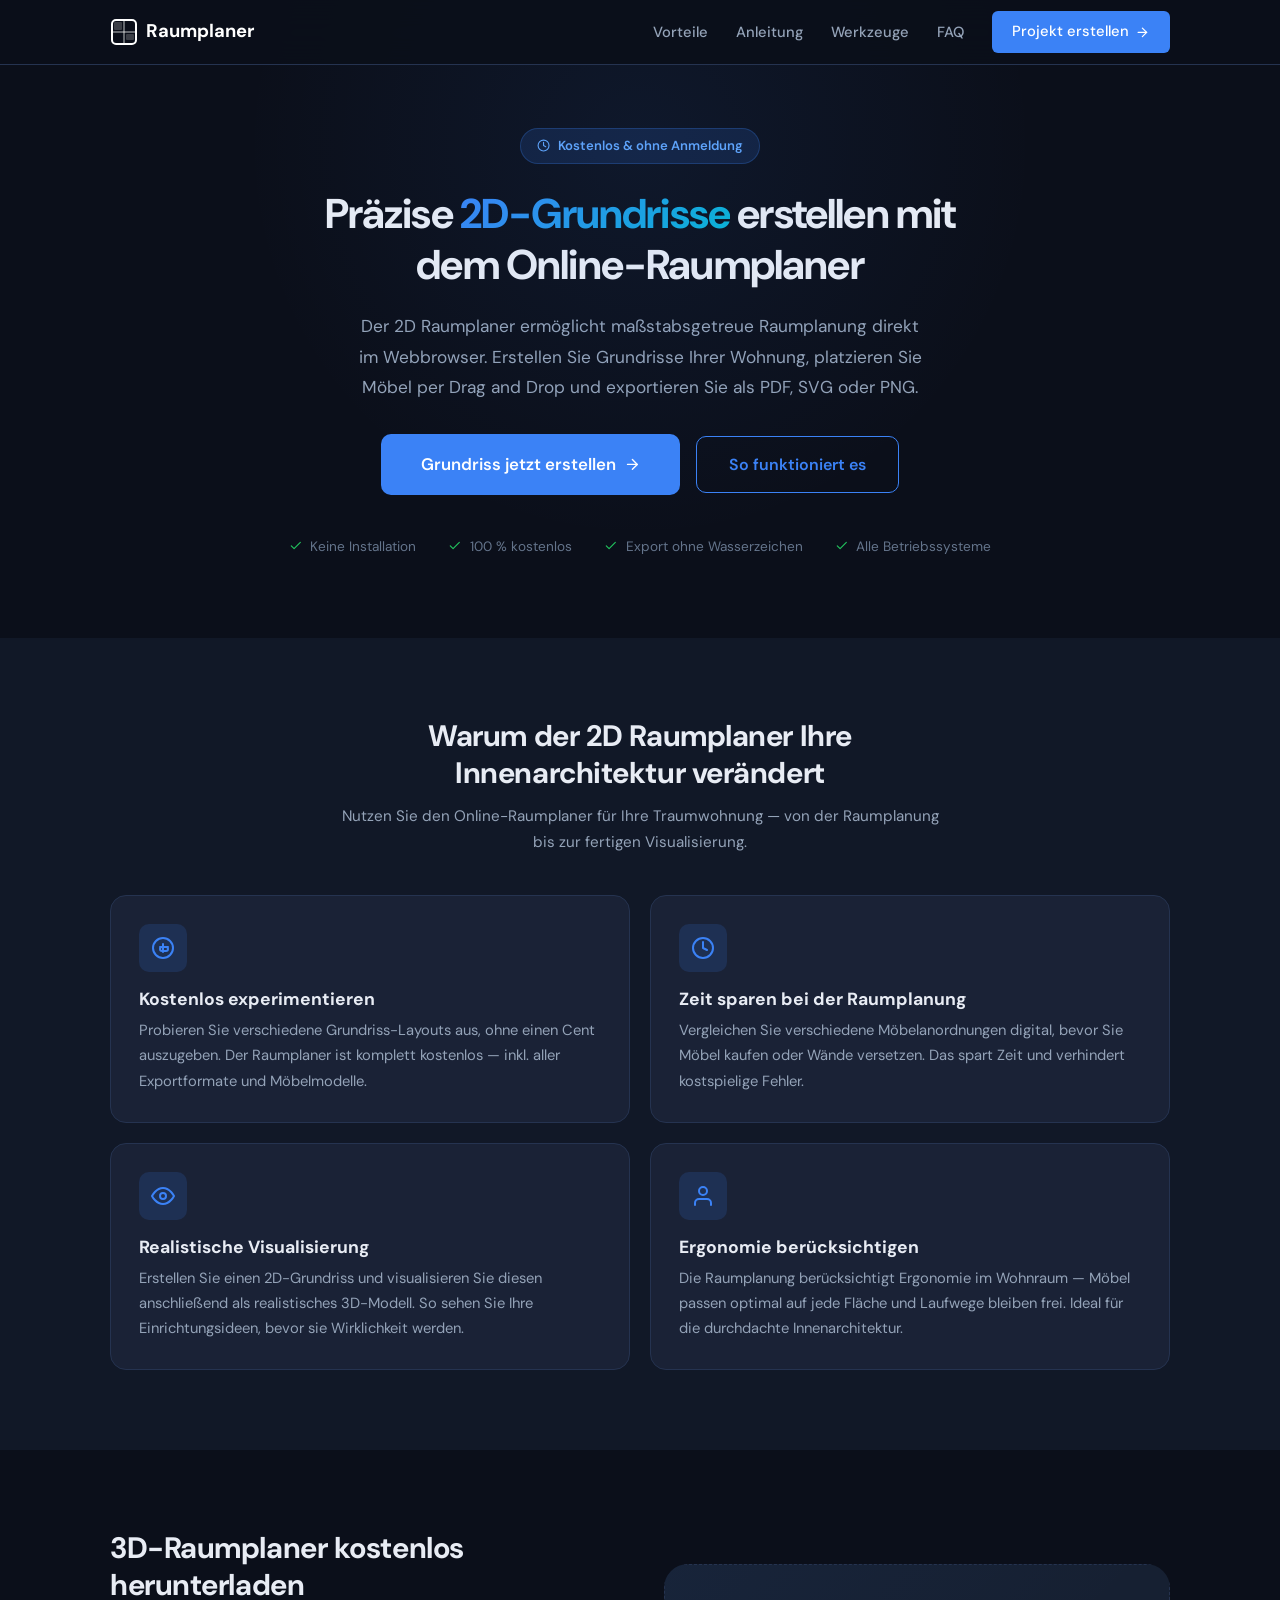
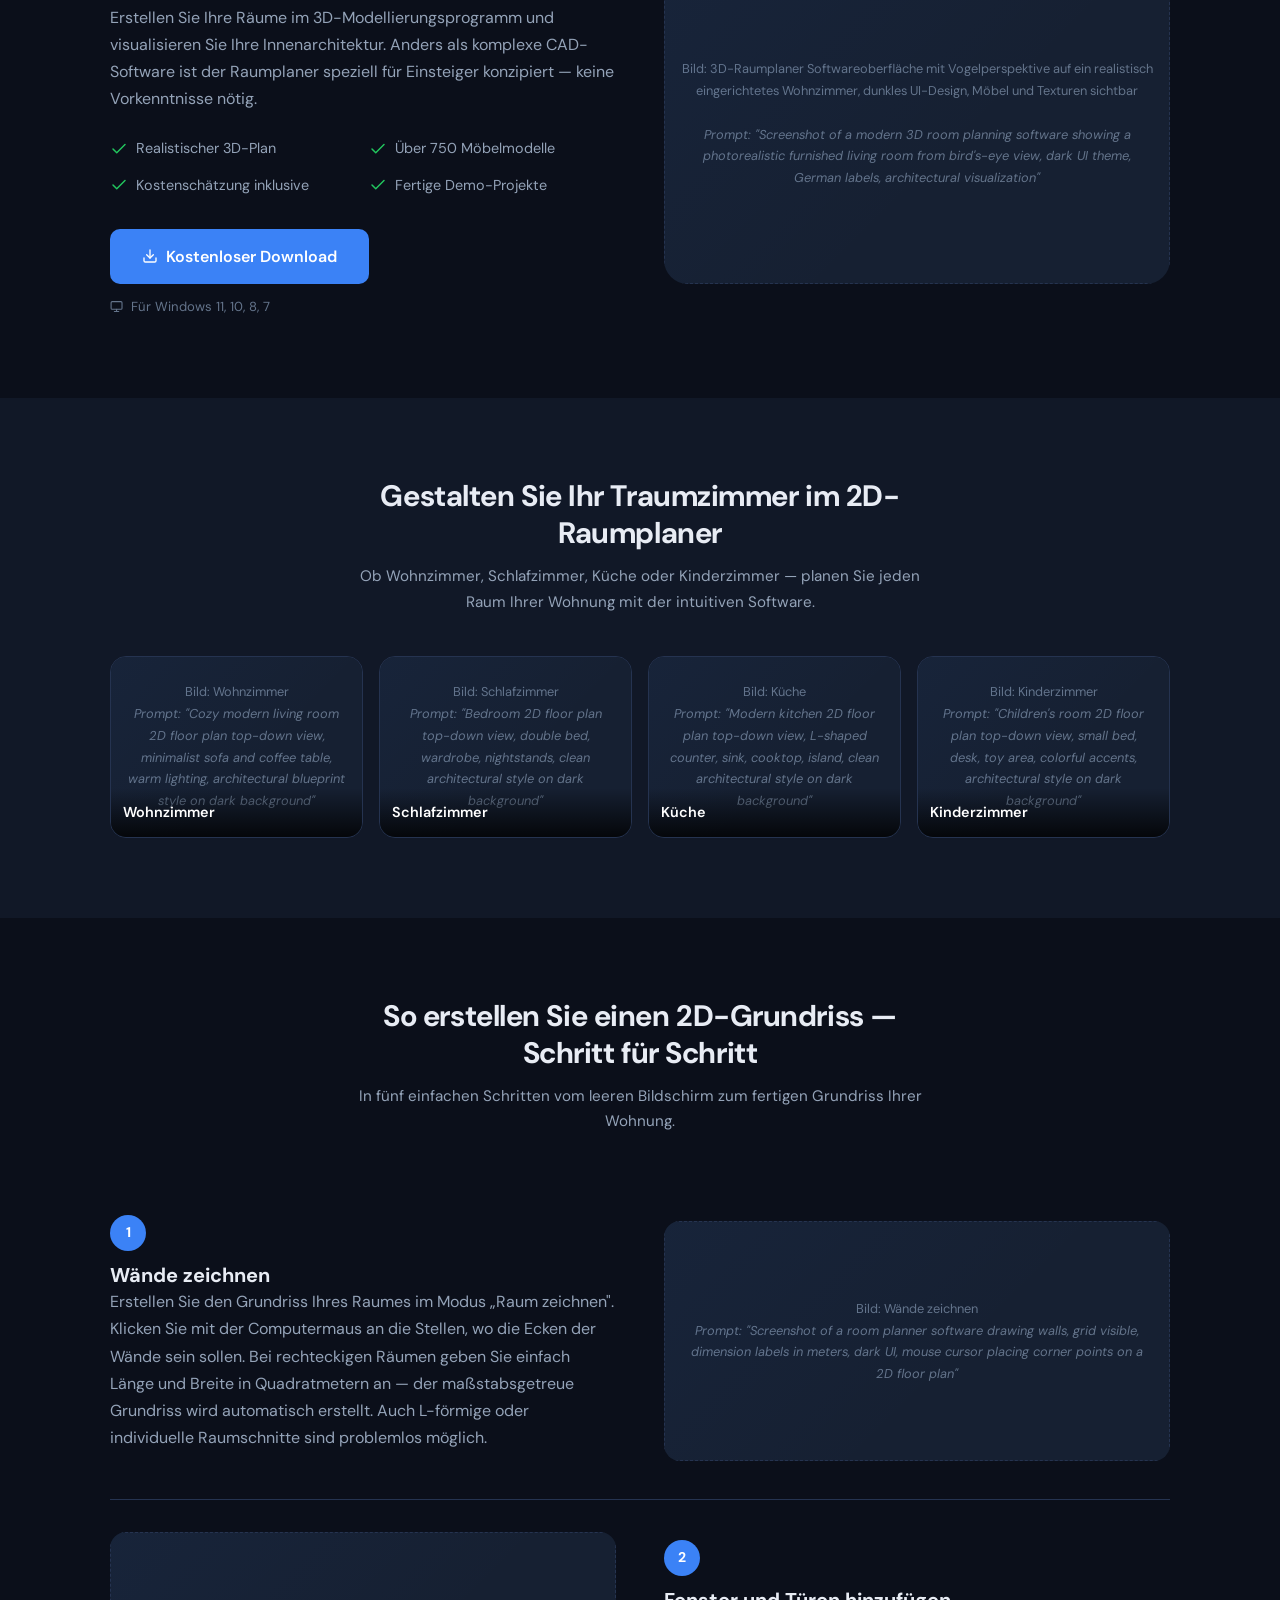
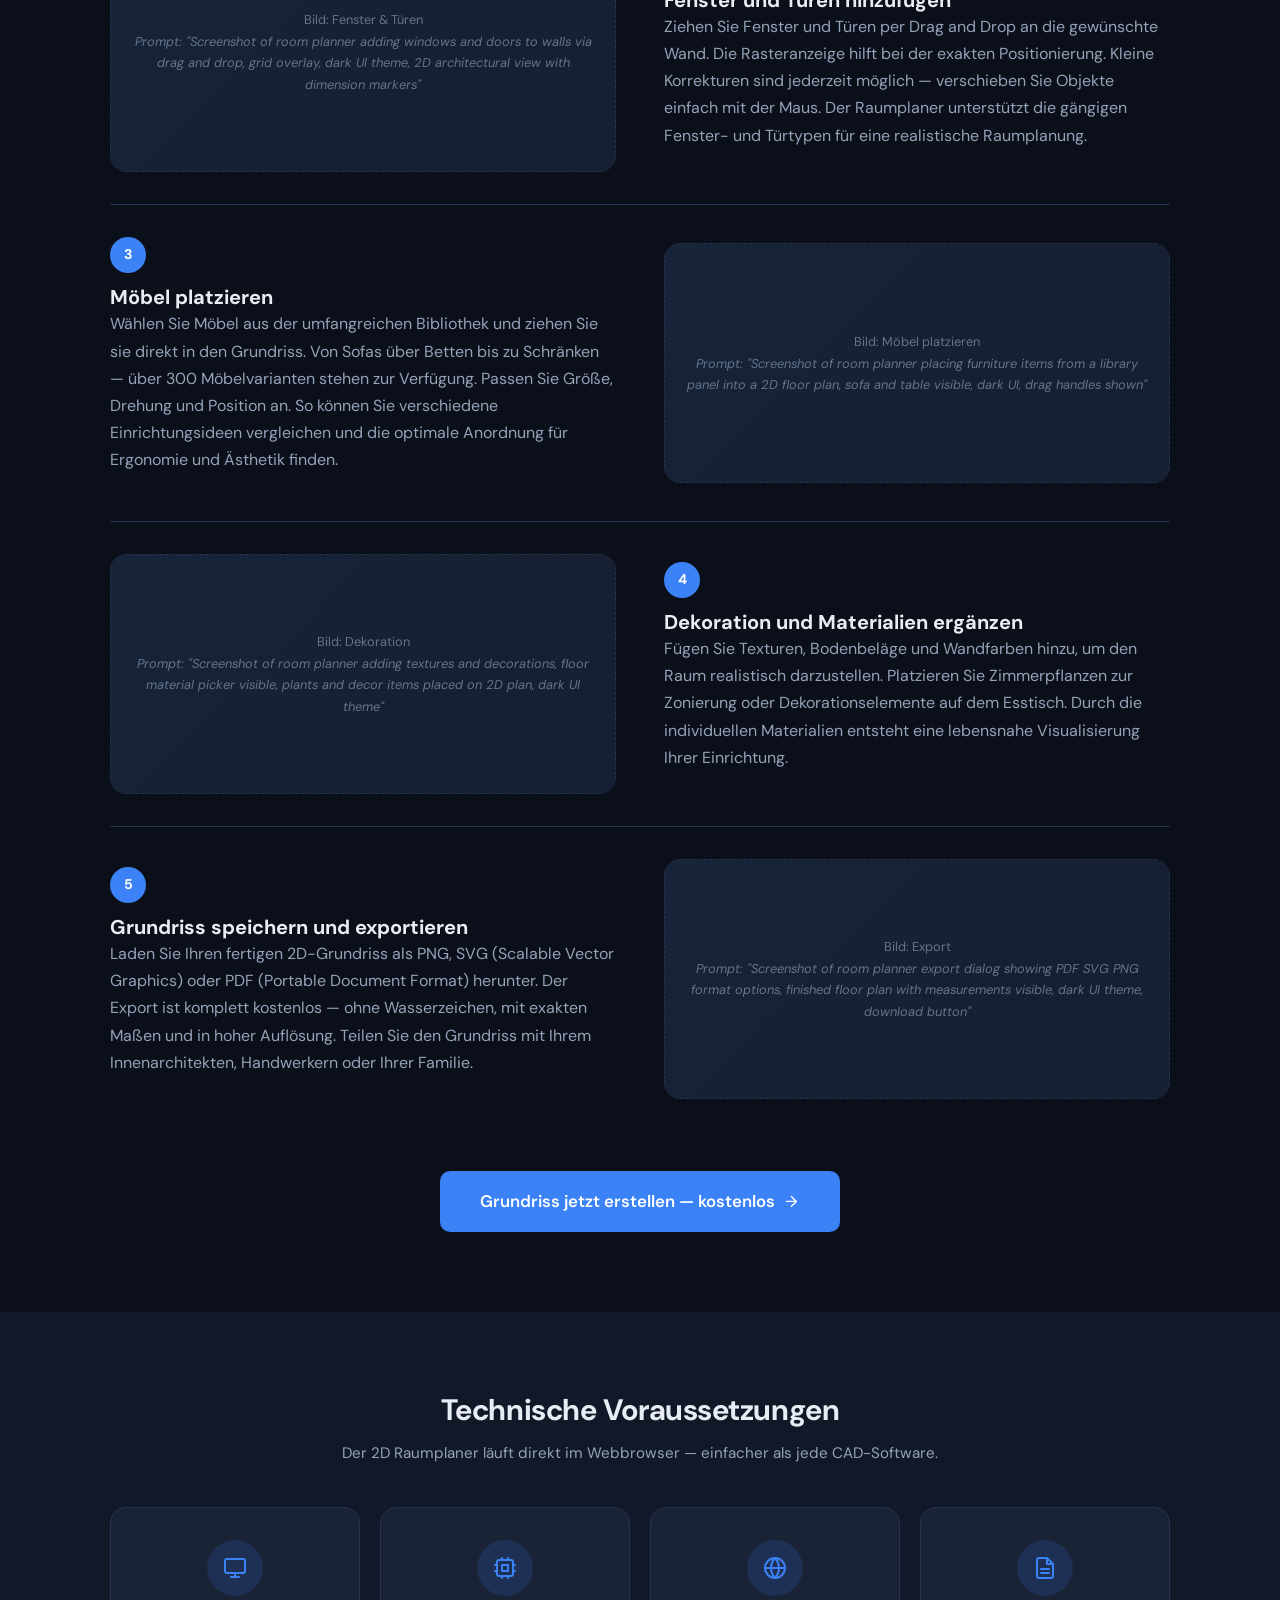
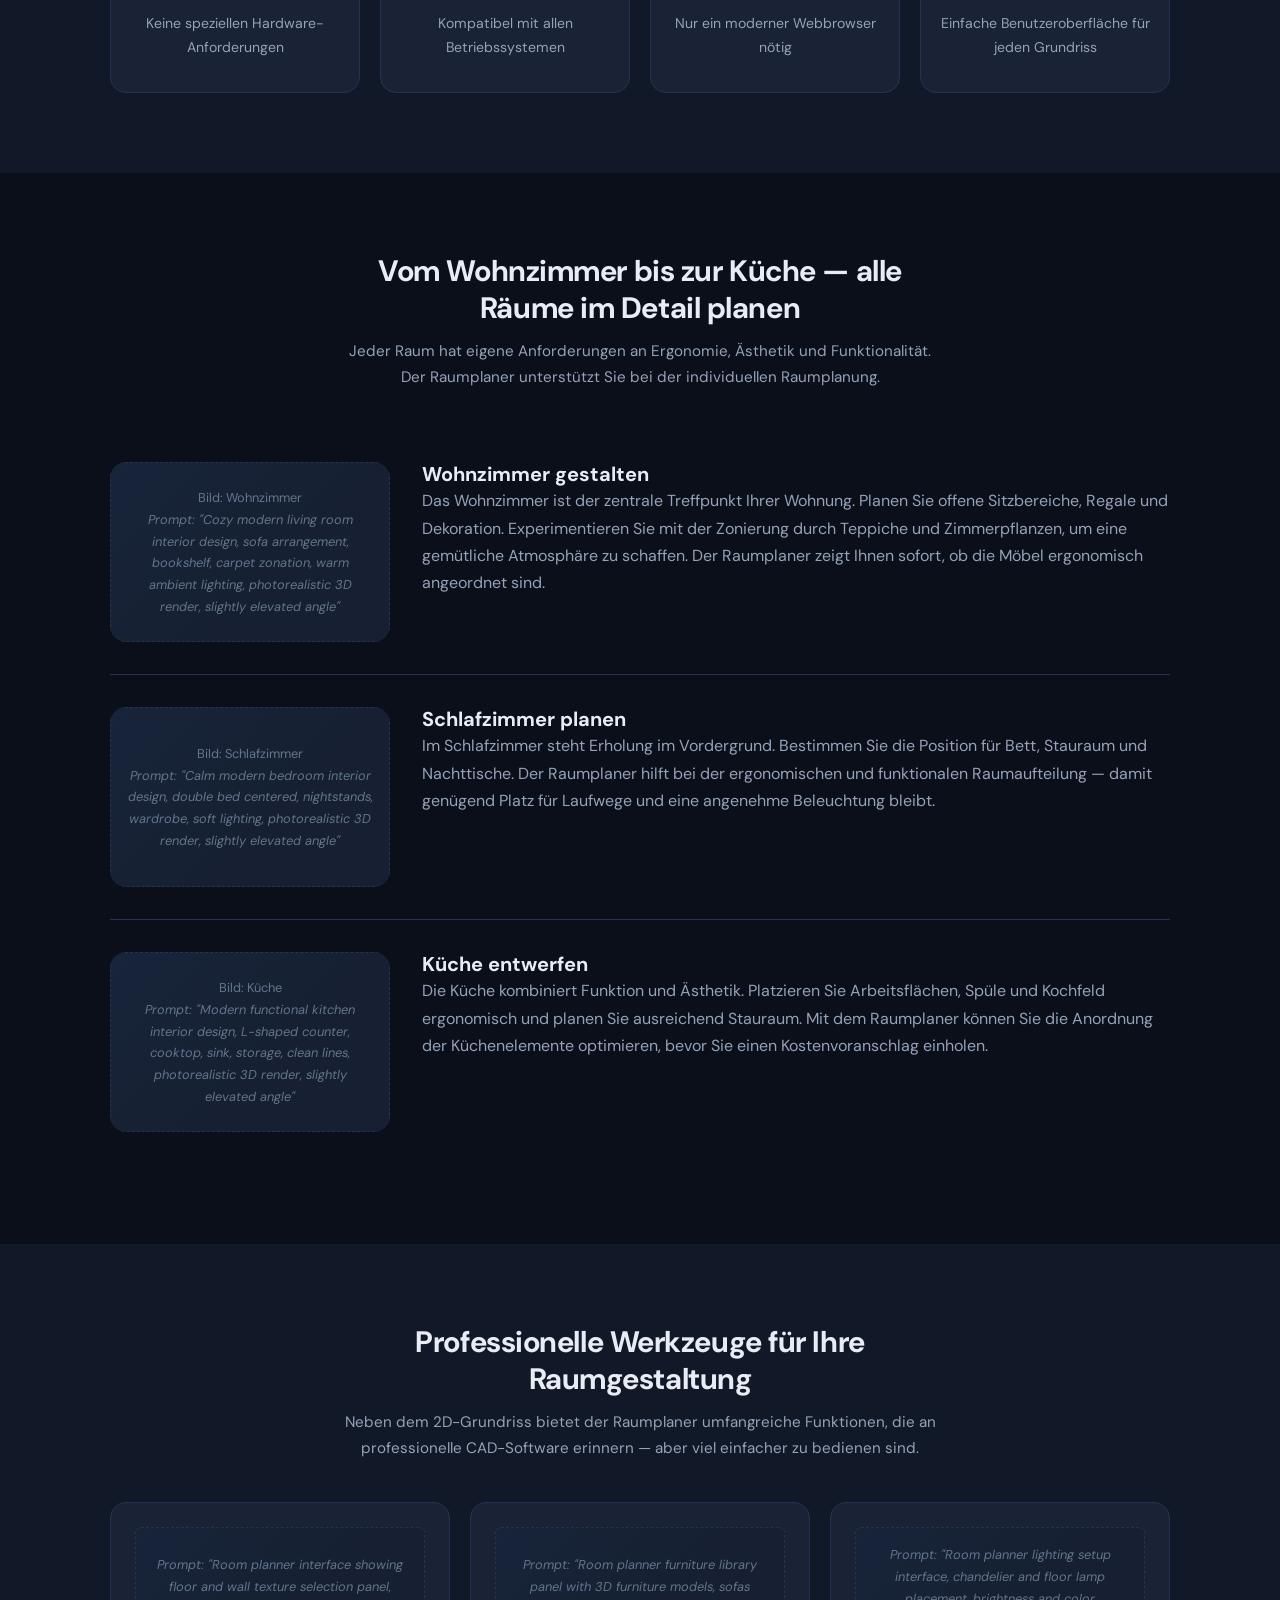
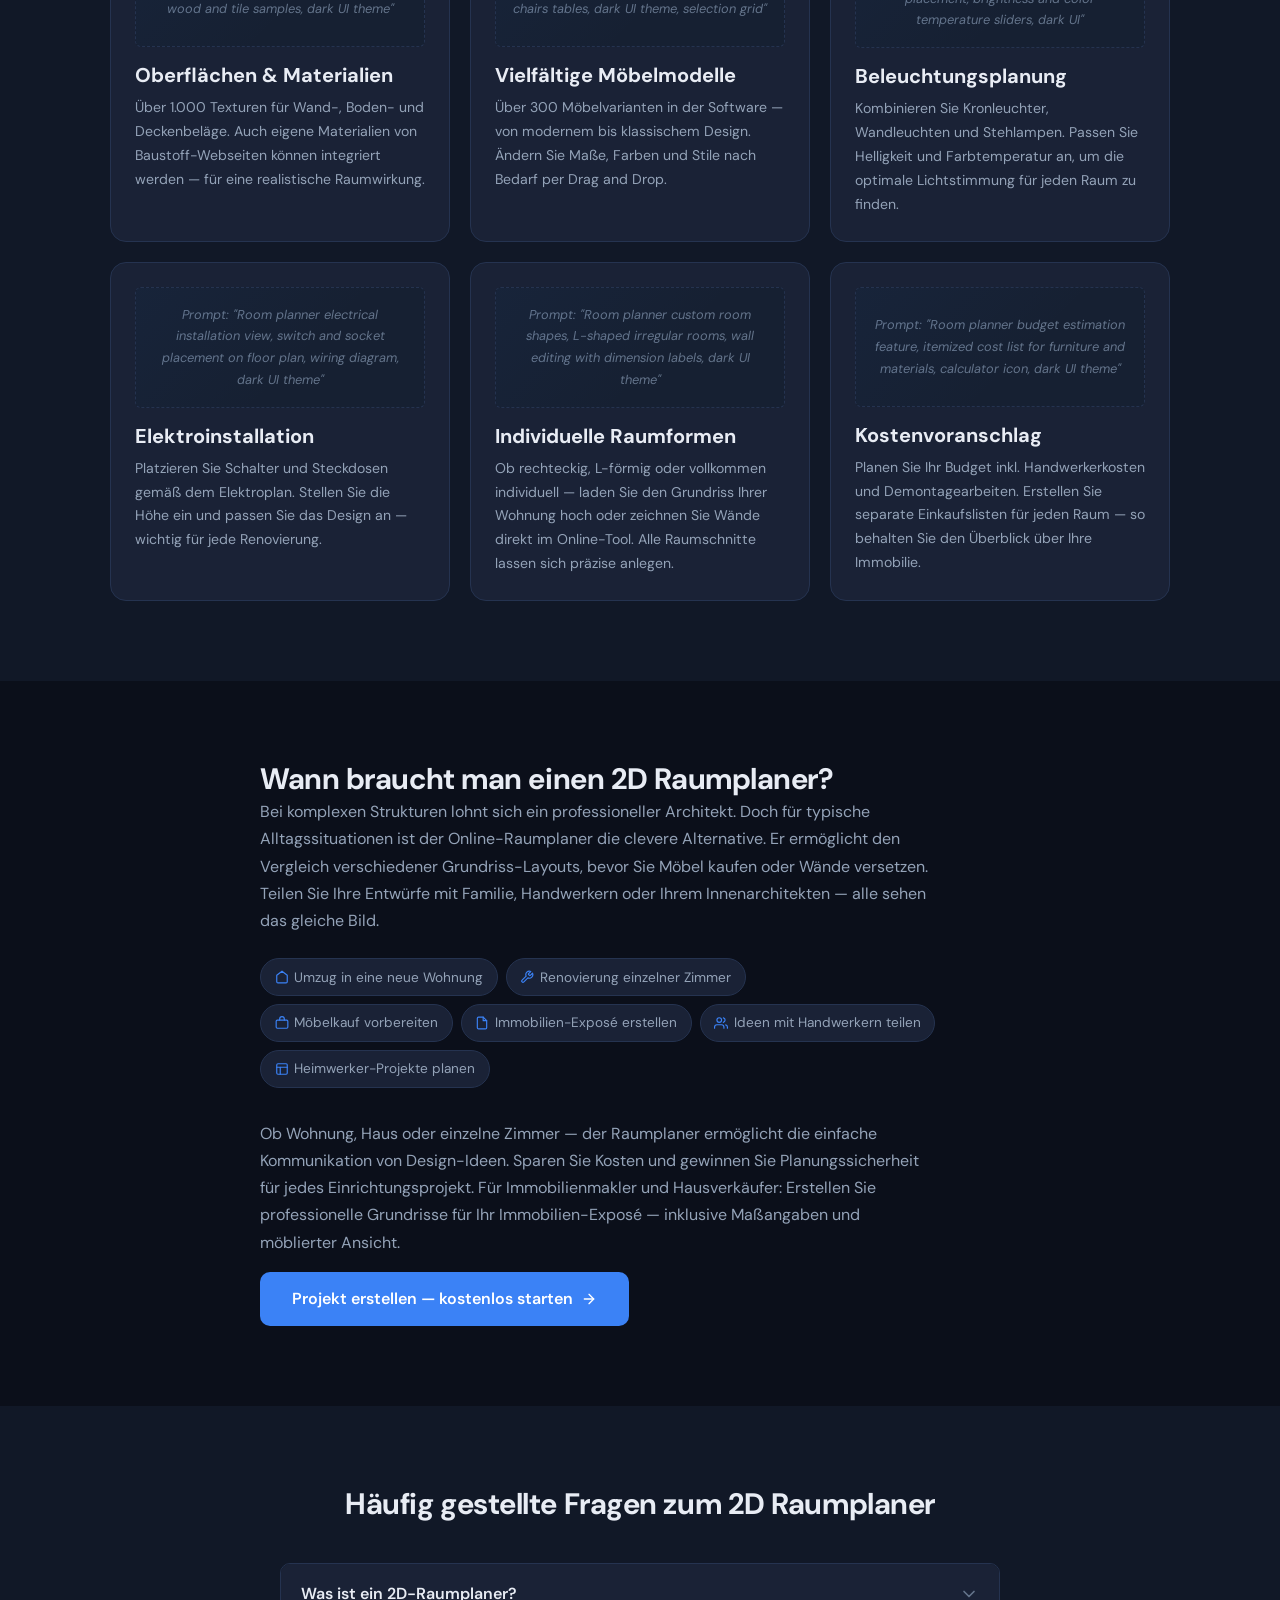
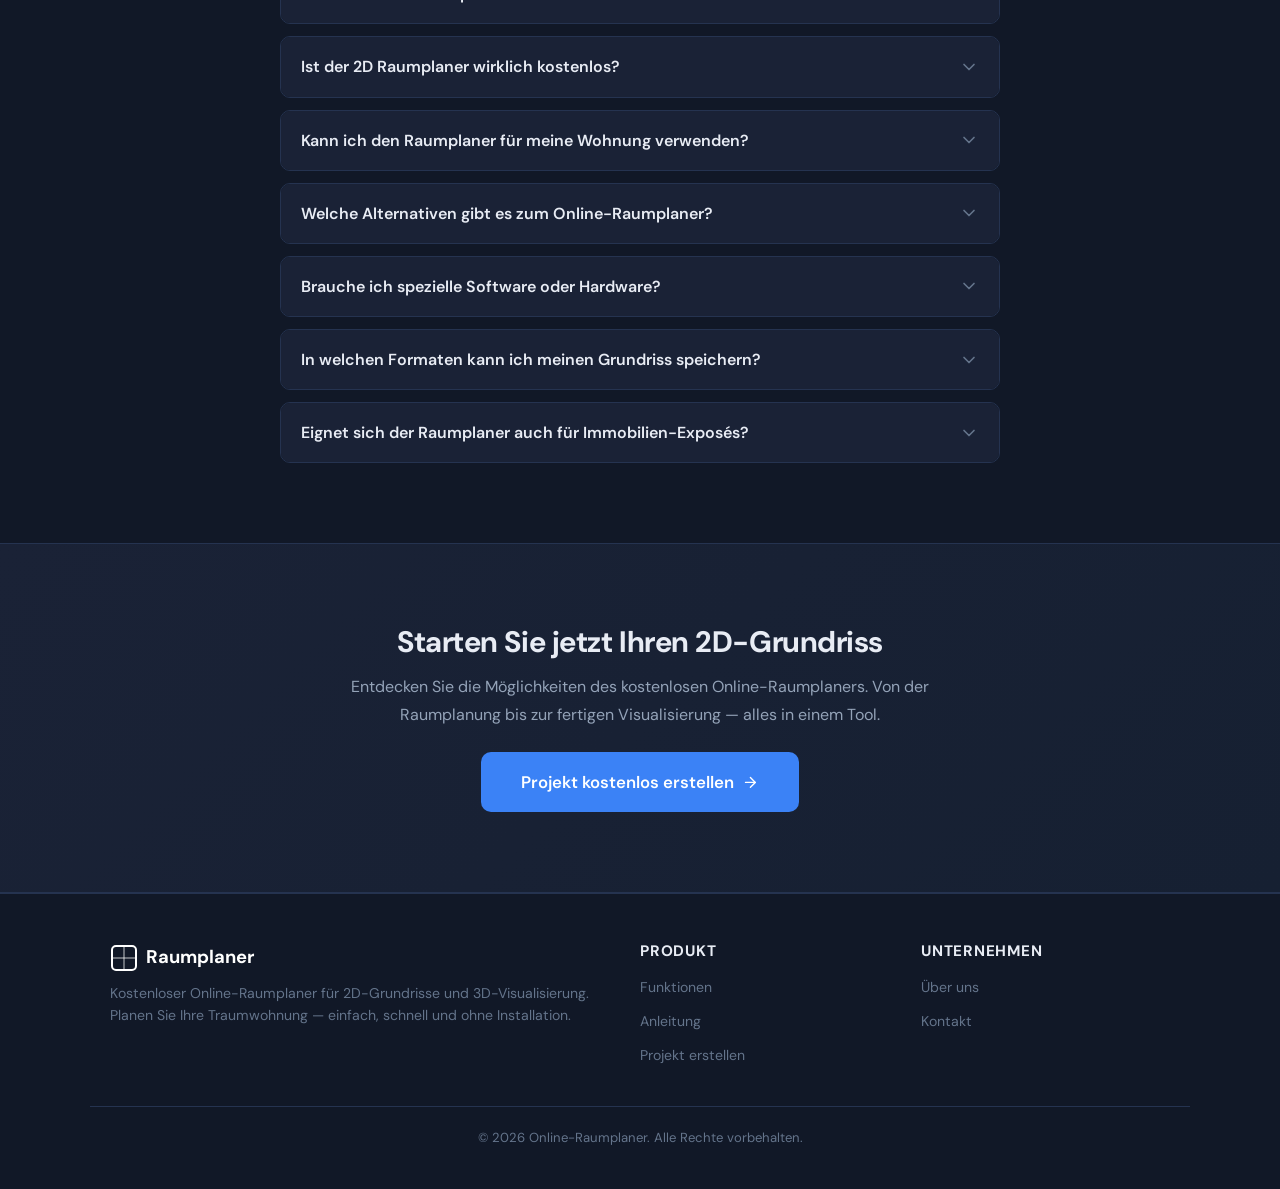
==== index.html @ c1f8a6a6 "Add files via upload" ====
<!DOCTYPE html>
<html lang="de">
<head>
  <meta charset="UTF-8">
  <meta name="viewport" content="width=device-width, initial-scale=1.0">

  <!-- SEO Meta Tags -->
  <title>2D Raumplaner Online Kostenlos – Grundriss Erstellen 2026</title>
  <meta name="description" content="Mit dem kostenlosen 2D Raumplaner erstellen Sie präzise Grundrisse online. Möbel platzieren, Räume gestalten und als PDF exportieren – ohne Installation.">
  <meta name="robots" content="index, follow">
  <link rel="canonical" href="https://raum-planer-online.de/2d-raumplaner/">

  <!-- Open Graph -->
  <meta property="og:title" content="2D Raumplaner Online Kostenlos – Grundriss Erstellen 2026">
  <meta property="og:description" content="Erstellen Sie präzise 2D-Grundrisse kostenlos online. Möbel platzieren, Räume visualisieren, Projekte als PDF exportieren.">
  <meta property="og:type" content="article">
  <meta property="og:url" content="https://raum-planer-online.de/2d-raumplaner/">
  <meta property="og:locale" content="de_DE">

  <!-- JSON-LD: SoftwareApplication -->
  <script type="application/ld+json">
  {
    "@context": "https://schema.org",
    "@type": "SoftwareApplication",
    "name": "Online-Raumplaner",
    "applicationCategory": "DesignApplication",
    "operatingSystem": "Web Browser, Windows 11, Windows 10, Windows 8, Windows 7",
    "offers": {
      "@type": "Offer",
      "price": "0",
      "priceCurrency": "EUR"
    },
    "description": "Kostenloser 2D-Raumplaner zum Erstellen von Grundrissen online. Möbel platzieren, Räume visualisieren und als PDF, SVG oder PNG exportieren.",
    "featureList": [
      "2D-Grundriss erstellen",
      "3D-Visualisierung",
      "Über 750 Möbelmodelle",
      "Export als PDF, SVG, PNG",
      "Drag-and-Drop-Bedienung",
      "Beleuchtungsplanung",
      "Elektroinstallation",
      "Kostenvoranschlag"
    ],
    "url": "https://raum-planer-online.de/"
  }
  </script>

  <!-- JSON-LD: HowTo -->
  <script type="application/ld+json">
  {
    "@context": "https://schema.org",
    "@type": "HowTo",
    "name": "2D-Grundriss mit dem Online-Raumplaner erstellen",
    "description": "Schritt-für-Schritt-Anleitung zum Erstellen eines 2D-Grundrisses mit dem kostenlosen Online-Raumplaner.",
    "totalTime": "PT15M",
    "tool": {
      "@type": "HowToTool",
      "name": "Online-Raumplaner"
    },
    "step": [
      {
        "@type": "HowToStep",
        "position": 1,
        "name": "Wände zeichnen",
        "text": "Zeichnen Sie die Wände Ihres Raumes, indem Sie Eckpunkte setzen oder Länge und Breite in Quadratmetern angeben."
      },
      {
        "@type": "HowToStep",
        "position": 2,
        "name": "Fenster und Türen hinzufügen",
        "text": "Ziehen Sie Fenster und Türen per Drag and Drop an die gewünschte Wand und positionieren Sie diese mithilfe des Rasters."
      },
      {
        "@type": "HowToStep",
        "position": 3,
        "name": "Möbel platzieren",
        "text": "Wählen Sie Möbel aus der Bibliothek und ziehen Sie sie in den Grundriss. Passen Sie Größe und Drehung an."
      },
      {
        "@type": "HowToStep",
        "position": 4,
        "name": "Dekoration hinzufügen",
        "text": "Ergänzen Sie Texturen, Materialien und Dekorationselemente, um den Raum realistisch darzustellen."
      },
      {
        "@type": "HowToStep",
        "position": 5,
        "name": "Projekt speichern und exportieren",
        "text": "Exportieren Sie den fertigen Grundriss als PNG, SVG oder PDF – kostenlos, ohne Wasserzeichen und mit exakten Maßen."
      }
    ]
  }
  </script>

  <!-- JSON-LD: FAQPage -->
  <script type="application/ld+json">
  {
    "@context": "https://schema.org",
    "@type": "FAQPage",
    "mainEntity": [
      {
        "@type": "Question",
        "name": "Was ist ein 2D-Raumplaner?",
        "acceptedAnswer": {
          "@type": "Answer",
          "text": "Ein 2D-Raumplaner ist eine Software, mit der Sie maßstabsgetreue Grundrisse Ihrer Wohnung oder Ihres Hauses erstellen können. Anders als komplexe CAD-Programme ist der Online-Raumplaner speziell für Einsteiger konzipiert – keine Vorkenntnisse in Innenarchitektur oder Raumplanung sind nötig."
        }
      },
      {
        "@type": "Question",
        "name": "Ist der 2D-Raumplaner wirklich kostenlos?",
        "acceptedAnswer": {
          "@type": "Answer",
          "text": "Ja, der Online-Raumplaner ist komplett kostenlos. Sie können beliebig viele Grundrisse erstellen, Möbel platzieren und Ihre Projekte als PDF, SVG oder PNG exportieren – ohne Wasserzeichen und ohne versteckte Kosten."
        }
      },
      {
        "@type": "Question",
        "name": "Kann ich den Raumplaner für meine Wohnung verwenden?",
        "acceptedAnswer": {
          "@type": "Answer",
          "text": "Absolut. Der Raumplaner eignet sich für alle Raumtypen – vom kleinen Apartment bis zum gesamten Haus. Erstellen Sie Grundrisse für Wohnzimmer, Schlafzimmer, Küche und mehr. Auch für Immobilien-Exposés ist das Tool ideal."
        }
      },
      {
        "@type": "Question",
        "name": "Welche Alternativen gibt es zum Online-Raumplaner?",
        "acceptedAnswer": {
          "@type": "Answer",
          "text": "Bekannte Alternativen sind Sweet Home 3D, RoomSketcher und der IKEA Raumplaner. Im Vergleich bietet der Online-Raumplaner den Vorteil, dass er direkt im Browser funktioniert, keine Installation erfordert und alle Exportformate kostenlos verfügbar sind."
        }
      },
      {
        "@type": "Question",
        "name": "Brauche ich besondere Software oder Hardware?",
        "acceptedAnswer": {
          "@type": "Answer",
          "text": "Nein. Der 2D-Raumplaner läuft direkt im Webbrowser – kompatibel mit allen gängigen Betriebssystemen. Sie benötigen lediglich einen modernen Browser und eine Internetverbindung. Für die 3D-Visualisierung gibt es zusätzlich eine kostenlose Windows-Software."
        }
      },
      {
        "@type": "Question",
        "name": "In welchen Formaten kann ich meinen Grundriss speichern?",
        "acceptedAnswer": {
          "@type": "Answer",
          "text": "Sie können Ihren Grundriss als PNG (Bild), SVG (Scalable Vector Graphics für professionelle Weiterverarbeitung) oder PDF (Portable Document Format zum Drucken oder Teilen) exportieren. Alle Formate enthalten exakte Maßangaben."
        }
      }
    ]
  }
  </script>

  <!-- JSON-LD: BreadcrumbList -->
  <script type="application/ld+json">
  {
    "@context": "https://schema.org",
    "@type": "BreadcrumbList",
    "itemListElement": [
      {
        "@type": "ListItem",
        "position": 1,
        "name": "Startseite",
        "item": "https://raum-planer-online.de/"
      },
      {
        "@type": "ListItem",
        "position": 2,
        "name": "2D Raumplaner",
        "item": "https://raum-planer-online.de/2d-raumplaner/"
      }
    ]
  }
  </script>

  <!-- Google Fonts -->
  <link rel="preconnect" href="https://fonts.googleapis.com">
  <link rel="preconnect" href="https://fonts.gstatic.com" crossorigin>
  <link href="https://fonts.googleapis.com/css2?family=DM+Sans:ital,opsz,wght@0,9..40,400;0,9..40,500;0,9..40,600;0,9..40,700;1,9..40,400&display=swap" rel="stylesheet">

  <link rel="stylesheet" href="css/global.css">
  <link rel="stylesheet" href="css/2d-raumplaner.css">
</head>
<body>

  <!-- ========== HEADER ========== -->
  <header class="site-header">
    <nav class="site-nav" aria-label="Hauptnavigation">
      <a href="https://raum-planer-online.de/" class="logo">
        <svg aria-hidden="true" viewBox="0 0 28 28" width="28" height="28" fill="none">
          <rect x="2" y="2" width="24" height="24" rx="4" stroke="currentColor" stroke-width="2"/>
          <line x1="2" y1="14" x2="26" y2="14" stroke="currentColor" stroke-width="1.5" opacity="0.5"/>
          <line x1="14" y1="2" x2="14" y2="26" stroke="currentColor" stroke-width="1.5" opacity="0.5"/>
          <rect x="4" y="4" width="8" height="8" rx="1" fill="currentColor" opacity="0.2"/>
          <rect x="16" y="16" width="8" height="6" rx="1" fill="currentColor" opacity="0.2"/>
        </svg>
        Raumplaner
      </a>
      <input type="checkbox" id="nav-toggle" class="nav-toggle-checkbox" aria-label="Menü umschalten">
      <label for="nav-toggle" class="nav-toggle-label">
        <svg aria-hidden="true" viewBox="0 0 24 24" width="24" height="24" fill="none" stroke="currentColor" stroke-width="2">
          <line x1="3" y1="6" x2="21" y2="6"/>
          <line x1="3" y1="12" x2="21" y2="12"/>
          <line x1="3" y1="18" x2="21" y2="18"/>
        </svg>
      </label>
      <ul class="nav-links">
        <li><a href="#vorteile">Vorteile</a></li>
        <li><a href="#anleitung">Anleitung</a></li>
        <li><a href="#werkzeuge">Werkzeuge</a></li>
        <li><a href="#faq">FAQ</a></li>
        <li><a href="https://raum-planer-online.de/modals/popup-1.php" class="nav-cta">
          Projekt erstellen
          <svg class="icon icon--sm" aria-hidden="true" viewBox="0 0 24 24"><line x1="5" y1="12" x2="19" y2="12"/><polyline points="12 5 19 12 12 19"/></svg>
        </a></li>
      </ul>
    </nav>
  </header>

  <main>

    <!-- ========== HERO ========== -->
    <section class="hero section-padding" id="top">
      <div class="container">
        <div class="hero__badge">
          <svg class="icon icon--sm" aria-hidden="true" viewBox="0 0 24 24" fill="none" stroke="currentColor" stroke-width="2"><circle cx="12" cy="12" r="10"/><polyline points="12 6 12 12 16 14"/></svg>
          Kostenlos &amp; ohne Anmeldung
        </div>
        <h1>Präzise <span>2D-Grundrisse</span> erstellen mit dem Online-Raumplaner</h1>
        <p class="hero__subtitle">Der 2D Raumplaner ermöglicht maßstabsgetreue Raumplanung direkt im Webbrowser. Erstellen Sie Grundrisse Ihrer Wohnung, platzieren Sie Möbel per Drag&nbsp;and&nbsp;Drop und exportieren Sie als&nbsp;PDF, SVG oder&nbsp;PNG.</p>
        <div class="hero__actions">
          <a href="https://raum-planer-online.de/modals/popup-1.php" class="btn btn--primary btn--lg">
            Grundriss jetzt erstellen
            <svg class="icon icon--sm" aria-hidden="true" viewBox="0 0 24 24"><line x1="5" y1="12" x2="19" y2="12"/><polyline points="12 5 19 12 12 19"/></svg>
          </a>
          <a href="#anleitung" class="btn btn--outline">So funktioniert es</a>
        </div>
        <div class="hero__trust">
          <span class="hero__trust-item">
            <svg class="icon icon--sm" aria-hidden="true" viewBox="0 0 24 24" fill="none" stroke="currentColor" stroke-width="2"><polyline points="20 6 9 17 4 12"/></svg>
            Keine Installation
          </span>
          <span class="hero__trust-item">
            <svg class="icon icon--sm" aria-hidden="true" viewBox="0 0 24 24" fill="none" stroke="currentColor" stroke-width="2"><polyline points="20 6 9 17 4 12"/></svg>
            100 % kostenlos
          </span>
          <span class="hero__trust-item">
            <svg class="icon icon--sm" aria-hidden="true" viewBox="0 0 24 24" fill="none" stroke="currentColor" stroke-width="2"><polyline points="20 6 9 17 4 12"/></svg>
            Export ohne Wasserzeichen
          </span>
          <span class="hero__trust-item">
            <svg class="icon icon--sm" aria-hidden="true" viewBox="0 0 24 24" fill="none" stroke="currentColor" stroke-width="2"><polyline points="20 6 9 17 4 12"/></svg>
            Alle Betriebssysteme
          </span>
        </div>
      </div>
    </section>

    <!-- ========== BENEFITS ========== -->
    <section class="benefits section-padding" id="vorteile">
      <div class="container container--wide">
        <div class="section-header">
          <h2>Warum der 2D Raumplaner Ihre Innenarchitektur verändert</h2>
          <p>Nutzen Sie den Online-Raumplaner für Ihre Traumwohnung — von der Raumplanung bis zur fertigen Visualisierung.</p>
        </div>
        <div class="benefits__grid">
          <div class="benefit-card">
            <div class="benefit-card__icon">
              <!-- Icon: money/free -->
              <svg class="icon icon--lg" aria-hidden="true" viewBox="0 0 24 24" fill="none" stroke="currentColor" stroke-width="2"><circle cx="12" cy="12" r="10"/><line x1="12" y1="8" x2="12" y2="16"/><path d="M9 11h6a2 2 0 010 4h-4a2 2 0 010-4h6"/></svg>
            </div>
            <h3>Kostenlos experimentieren</h3>
            <p>Probieren Sie verschiedene Grundriss-Layouts aus, ohne einen Cent auszugeben. Der Raumplaner ist komplett kostenlos — inkl. aller Exportformate und Möbelmodelle.</p>
          </div>
          <div class="benefit-card">
            <div class="benefit-card__icon">
              <!-- Icon: clock/time -->
              <svg class="icon icon--lg" aria-hidden="true" viewBox="0 0 24 24" fill="none" stroke="currentColor" stroke-width="2"><circle cx="12" cy="12" r="10"/><polyline points="12 6 12 12 16 14"/></svg>
            </div>
            <h3>Zeit sparen bei der Raumplanung</h3>
            <p>Vergleichen Sie verschiedene Möbelanordnungen digital, bevor Sie Möbel kaufen oder Wände versetzen. Das spart Zeit und verhindert kostspielige Fehler.</p>
          </div>
          <div class="benefit-card">
            <div class="benefit-card__icon">
              <!-- Icon: eye/visualize -->
              <svg class="icon icon--lg" aria-hidden="true" viewBox="0 0 24 24" fill="none" stroke="currentColor" stroke-width="2"><path d="M1 12s4-8 11-8 11 8 11 8-4 8-11 8S1 12 1 12z"/><circle cx="12" cy="12" r="3"/></svg>
            </div>
            <h3>Realistische Visualisierung</h3>
            <p>Erstellen Sie einen 2D-Grundriss und visualisieren Sie diesen anschließend als realistisches 3D-Modell. So sehen Sie Ihre Einrichtungsideen, bevor sie Wirklichkeit werden.</p>
          </div>
          <div class="benefit-card">
            <div class="benefit-card__icon">
              <!-- Icon: ergonomics/body -->
              <svg class="icon icon--lg" aria-hidden="true" viewBox="0 0 24 24" fill="none" stroke="currentColor" stroke-width="2"><path d="M20 21v-2a4 4 0 00-4-4H8a4 4 0 00-4 4v2"/><circle cx="12" cy="7" r="4"/></svg>
            </div>
            <h3>Ergonomie berücksichtigen</h3>
            <p>Die Raumplanung berücksichtigt Ergonomie im Wohnraum — Möbel passen optimal auf jede Fläche und Laufwege bleiben frei. Ideal für die durchdachte Innenarchitektur.</p>
          </div>
        </div>
      </div>
    </section>

    <!-- ========== 3D DOWNLOAD ========== -->
    <section class="download-3d section-padding" id="download">
      <div class="container container--wide">
        <div class="download-3d__inner">
          <div class="download-3d__content">
            <h2>3D-Raumplaner kostenlos herunterladen</h2>
            <p>Erstellen Sie Ihre Räume im 3D-Modellierungsprogramm und visualisieren Sie Ihre Innenarchitektur. Anders als komplexe CAD-Software ist der Raumplaner speziell für Einsteiger konzipiert — keine Vorkenntnisse nötig.</p>
            <div class="download-3d__features">
              <span class="download-3d__feat">
                <svg class="icon" aria-hidden="true" viewBox="0 0 24 24" fill="none" stroke="currentColor" stroke-width="2"><polyline points="20 6 9 17 4 12"/></svg>
                Realistischer 3D-Plan
              </span>
              <span class="download-3d__feat">
                <svg class="icon" aria-hidden="true" viewBox="0 0 24 24" fill="none" stroke="currentColor" stroke-width="2"><polyline points="20 6 9 17 4 12"/></svg>
                Über 750 Möbelmodelle
              </span>
              <span class="download-3d__feat">
                <svg class="icon" aria-hidden="true" viewBox="0 0 24 24" fill="none" stroke="currentColor" stroke-width="2"><polyline points="20 6 9 17 4 12"/></svg>
                Kostenschätzung inklusive
              </span>
              <span class="download-3d__feat">
                <svg class="icon" aria-hidden="true" viewBox="0 0 24 24" fill="none" stroke="currentColor" stroke-width="2"><polyline points="20 6 9 17 4 12"/></svg>
                Fertige Demo-Projekte
              </span>
            </div>
            <a href="https://raum-planer-online.de/InteriorBox3DRAUMPLANER.exe" class="btn btn--primary">
              <svg class="icon icon--sm" aria-hidden="true" viewBox="0 0 24 24" fill="none" stroke="currentColor" stroke-width="2"><path d="M21 15v4a2 2 0 01-2 2H5a2 2 0 01-2-2v-4"/><polyline points="7 10 12 15 17 10"/><line x1="12" y1="15" x2="12" y2="3"/></svg>
              Kostenloser Download
            </a>
            <div class="download-3d__os">
              <svg class="icon icon--sm" aria-hidden="true" viewBox="0 0 24 24" fill="none" stroke="currentColor" stroke-width="1.5"><rect x="2" y="3" width="20" height="14" rx="2"/><line x1="8" y1="21" x2="16" y2="21"/><line x1="12" y1="17" x2="12" y2="21"/></svg>
              Für Windows 11, 10, 8, 7
            </div>
          </div>
          <div class="download-3d__visual">
            <!-- IMAGE PLACEHOLDER: Prompt: "Screenshot of a modern 3D room planning software interface showing a photorealistic living room with furniture, viewed from above in bird's-eye perspective, dark UI theme, German language interface" -->
            <div class="img-placeholder" style="min-height: 320px;">
              <span>Bild: 3D-Raumplaner Softwareoberfläche mit Vogelperspektive auf ein realistisch eingerichtetes Wohnzimmer, dunkles UI-Design, Möbel und Texturen sichtbar<br><br><em>Prompt: "Screenshot of a modern 3D room planning software showing a photorealistic furnished living room from bird's-eye view, dark UI theme, German labels, architectural visualization"</em></span>
            </div>
          </div>
        </div>
      </div>
    </section>

    <!-- ========== ROOM GALLERY ========== -->
    <section class="room-gallery section-padding">
      <div class="container container--wide">
        <div class="section-header">
          <h2>Gestalten Sie Ihr Traumzimmer im 2D-Raumplaner</h2>
          <p>Ob Wohnzimmer, Schlafzimmer, Küche oder Kinderzimmer — planen Sie jeden Raum Ihrer Wohnung mit der intuitiven Software.</p>
        </div>
        <div class="room-gallery__grid">
          <div class="room-card">
            <!-- IMAGE PLACEHOLDER -->
            <div class="img-placeholder">
              <span>Bild: Wohnzimmer<br><em>Prompt: "Cozy modern living room 2D floor plan top-down view, minimalist sofa and coffee table, warm lighting, architectural blueprint style on dark background"</em></span>
            </div>
            <div class="room-card__label">Wohnzimmer</div>
          </div>
          <div class="room-card">
            <div class="img-placeholder">
              <span>Bild: Schlafzimmer<br><em>Prompt: "Bedroom 2D floor plan top-down view, double bed, wardrobe, nightstands, clean architectural style on dark background"</em></span>
            </div>
            <div class="room-card__label">Schlafzimmer</div>
          </div>
          <div class="room-card">
            <div class="img-placeholder">
              <span>Bild: Küche<br><em>Prompt: "Modern kitchen 2D floor plan top-down view, L-shaped counter, sink, cooktop, island, clean architectural style on dark background"</em></span>
            </div>
            <div class="room-card__label">Küche</div>
          </div>
          <div class="room-card">
            <div class="img-placeholder">
              <span>Bild: Kinderzimmer<br><em>Prompt: "Children's room 2D floor plan top-down view, small bed, desk, toy area, colorful accents, architectural style on dark background"</em></span>
            </div>
            <div class="room-card__label">Kinderzimmer</div>
          </div>
        </div>
      </div>
    </section>

    <!-- ========== STEP-BY-STEP TUTORIAL ========== -->
    <section class="steps section-padding" id="anleitung">
      <div class="container container--wide">
        <div class="section-header">
          <h2>So erstellen Sie einen 2D-Grundriss — Schritt für Schritt</h2>
          <p>In fünf einfachen Schritten vom leeren Bildschirm zum fertigen Grundriss Ihrer Wohnung.</p>
        </div>
        <div class="steps__list">

          <!-- Step 1 -->
          <div class="step-item">
            <div class="step-item__content">
              <div class="step-item__number">1</div>
              <h3>Wände zeichnen</h3>
              <p>Erstellen Sie den Grundriss Ihres Raumes im Modus „Raum zeichnen". Klicken Sie mit der Computermaus an die Stellen, wo die Ecken der Wände sein sollen. Bei rechteckigen Räumen geben Sie einfach Länge und Breite in Quadratmetern an — der maßstabsgetreue Grundriss wird automatisch erstellt. Auch L-förmige oder individuelle Raumschnitte sind problemlos möglich.</p>
            </div>
            <div class="step-item__visual">
              <div class="img-placeholder">
                <span>Bild: Wände zeichnen<br><em>Prompt: "Screenshot of a room planner software drawing walls, grid visible, dimension labels in meters, dark UI, mouse cursor placing corner points on a 2D floor plan"</em></span>
              </div>
            </div>
          </div>

          <!-- Step 2 -->
          <div class="step-item">
            <div class="step-item__content">
              <div class="step-item__number">2</div>
              <h3>Fenster und Türen hinzufügen</h3>
              <p>Ziehen Sie Fenster und Türen per Drag and Drop an die gewünschte Wand. Die Rasteranzeige hilft bei der exakten Positionierung. Kleine Korrekturen sind jederzeit möglich — verschieben Sie Objekte einfach mit der Maus. Der Raumplaner unterstützt die gängigen Fenster- und Türtypen für eine realistische Raumplanung.</p>
            </div>
            <div class="step-item__visual">
              <div class="img-placeholder">
                <span>Bild: Fenster &amp; Türen<br><em>Prompt: "Screenshot of room planner adding windows and doors to walls via drag and drop, grid overlay, dark UI theme, 2D architectural view with dimension markers"</em></span>
              </div>
            </div>
          </div>

          <!-- Step 3 -->
          <div class="step-item">
            <div class="step-item__content">
              <div class="step-item__number">3</div>
              <h3>Möbel platzieren</h3>
              <p>Wählen Sie Möbel aus der umfangreichen Bibliothek und ziehen Sie sie direkt in den Grundriss. Von Sofas über Betten bis zu Schränken — über 300 Möbelvarianten stehen zur Verfügung. Passen Sie Größe, Drehung und Position an. So können Sie verschiedene Einrichtungsideen vergleichen und die optimale Anordnung für Ergonomie und Ästhetik finden.</p>
            </div>
            <div class="step-item__visual">
              <div class="img-placeholder">
                <span>Bild: Möbel platzieren<br><em>Prompt: "Screenshot of room planner placing furniture items from a library panel into a 2D floor plan, sofa and table visible, dark UI, drag handles shown"</em></span>
              </div>
            </div>
          </div>

          <!-- Step 4 -->
          <div class="step-item">
            <div class="step-item__content">
              <div class="step-item__number">4</div>
              <h3>Dekoration und Materialien ergänzen</h3>
              <p>Fügen Sie Texturen, Bodenbeläge und Wandfarben hinzu, um den Raum realistisch darzustellen. Platzieren Sie Zimmerpflanzen zur Zonierung oder Dekorationselemente auf dem Esstisch. Durch die individuellen Materialien entsteht eine lebensnahe Visualisierung Ihrer Einrichtung.</p>
            </div>
            <div class="step-item__visual">
              <div class="img-placeholder">
                <span>Bild: Dekoration<br><em>Prompt: "Screenshot of room planner adding textures and decorations, floor material picker visible, plants and decor items placed on 2D plan, dark UI theme"</em></span>
              </div>
            </div>
          </div>

          <!-- Step 5 -->
          <div class="step-item">
            <div class="step-item__content">
              <div class="step-item__number">5</div>
              <h3>Grundriss speichern und exportieren</h3>
              <p>Laden Sie Ihren fertigen 2D-Grundriss als PNG, SVG (Scalable Vector Graphics) oder PDF (Portable Document Format) herunter. Der Export ist komplett kostenlos — ohne Wasserzeichen, mit exakten Maßen und in hoher Auflösung. Teilen Sie den Grundriss mit Ihrem Innenarchitekten, Handwerkern oder Ihrer Familie.</p>
            </div>
            <div class="step-item__visual">
              <div class="img-placeholder">
                <span>Bild: Export<br><em>Prompt: "Screenshot of room planner export dialog showing PDF SVG PNG format options, finished floor plan with measurements visible, dark UI theme, download button"</em></span>
              </div>
            </div>
          </div>

        </div>

        <div class="mid-cta">
          <a href="https://raum-planer-online.de/modals/popup-1.php" class="btn btn--primary btn--lg">
            Grundriss jetzt erstellen — kostenlos
            <svg class="icon icon--sm" aria-hidden="true" viewBox="0 0 24 24"><line x1="5" y1="12" x2="19" y2="12"/><polyline points="12 5 19 12 12 19"/></svg>
          </a>
        </div>
      </div>
    </section>

    <!-- ========== TECH REQUIREMENTS ========== -->
    <section class="tech-req section-padding">
      <div class="container container--wide">
        <div class="section-header">
          <h2>Technische Voraussetzungen</h2>
          <p>Der 2D Raumplaner läuft direkt im Webbrowser — einfacher als jede CAD-Software.</p>
        </div>
        <div class="tech-req__grid">
          <div class="tech-card">
            <div class="tech-card__icon">
              <svg class="icon icon--lg" aria-hidden="true" viewBox="0 0 24 24" fill="none" stroke="currentColor" stroke-width="2"><rect x="2" y="3" width="20" height="14" rx="2"/><line x1="8" y1="21" x2="16" y2="21"/><line x1="12" y1="17" x2="12" y2="21"/></svg>
            </div>
            <p>Keine speziellen Hardware-Anforderungen</p>
          </div>
          <div class="tech-card">
            <div class="tech-card__icon">
              <svg class="icon icon--lg" aria-hidden="true" viewBox="0 0 24 24" fill="none" stroke="currentColor" stroke-width="2"><rect x="4" y="4" width="16" height="16" rx="2"/><rect x="9" y="9" width="6" height="6"/><line x1="9" y1="2" x2="9" y2="4"/><line x1="15" y1="2" x2="15" y2="4"/><line x1="9" y1="20" x2="9" y2="22"/><line x1="15" y1="20" x2="15" y2="22"/><line x1="2" y1="9" x2="4" y2="9"/><line x1="2" y1="15" x2="4" y2="15"/><line x1="20" y1="9" x2="22" y2="9"/><line x1="20" y1="15" x2="22" y2="15"/></svg>
            </div>
            <p>Kompatibel mit allen Betriebssystemen</p>
          </div>
          <div class="tech-card">
            <div class="tech-card__icon">
              <svg class="icon icon--lg" aria-hidden="true" viewBox="0 0 24 24" fill="none" stroke="currentColor" stroke-width="2"><circle cx="12" cy="12" r="10"/><line x1="2" y1="12" x2="22" y2="12"/><path d="M12 2a15.3 15.3 0 014 10 15.3 15.3 0 01-4 10 15.3 15.3 0 01-4-10 15.3 15.3 0 014-10z"/></svg>
            </div>
            <p>Nur ein moderner Webbrowser nötig</p>
          </div>
          <div class="tech-card">
            <div class="tech-card__icon">
              <svg class="icon icon--lg" aria-hidden="true" viewBox="0 0 24 24" fill="none" stroke="currentColor" stroke-width="2"><path d="M14 2H6a2 2 0 00-2 2v16a2 2 0 002 2h12a2 2 0 002-2V8z"/><polyline points="14 2 14 8 20 8"/><line x1="16" y1="13" x2="8" y2="13"/><line x1="16" y1="17" x2="8" y2="17"/></svg>
            </div>
            <p>Einfache Benutzeroberfläche für jeden Grundriss</p>
          </div>
        </div>
      </div>
    </section>

    <!-- ========== ROOM DETAILS ========== -->
    <section class="room-details section-padding">
      <div class="container container--wide">
        <div class="section-header">
          <h2>Vom Wohnzimmer bis zur Küche — alle Räume im Detail planen</h2>
          <p>Jeder Raum hat eigene Anforderungen an Ergonomie, Ästhetik und Funktionalität. Der Raumplaner unterstützt Sie bei der individuellen Raumplanung.</p>
        </div>
        <div class="room-details__list">

          <article class="room-detail">
            <div class="room-detail__visual">
              <div class="img-placeholder">
                <span>Bild: Wohnzimmer<br><em>Prompt: "Cozy modern living room interior design, sofa arrangement, bookshelf, carpet zonation, warm ambient lighting, photorealistic 3D render, slightly elevated angle"</em></span>
              </div>
            </div>
            <div class="room-detail__content">
              <h3>Wohnzimmer gestalten</h3>
              <p>Das Wohnzimmer ist der zentrale Treffpunkt Ihrer Wohnung. Planen Sie offene Sitzbereiche, Regale und Dekoration. Experimentieren Sie mit der Zonierung durch Teppiche und Zimmerpflanzen, um eine gemütliche Atmosphäre zu schaffen. Der Raumplaner zeigt Ihnen sofort, ob die Möbel ergonomisch angeordnet sind.</p>
            </div>
          </article>

          <article class="room-detail">
            <div class="room-detail__visual">
              <div class="img-placeholder">
                <span>Bild: Schlafzimmer<br><em>Prompt: "Calm modern bedroom interior design, double bed centered, nightstands, wardrobe, soft lighting, photorealistic 3D render, slightly elevated angle"</em></span>
              </div>
            </div>
            <div class="room-detail__content">
              <h3>Schlafzimmer planen</h3>
              <p>Im Schlafzimmer steht Erholung im Vordergrund. Bestimmen Sie die Position für Bett, Stauraum und Nachttische. Der Raumplaner hilft bei der ergonomischen und funktionalen Raumaufteilung — damit genügend Platz für Laufwege und eine angenehme Beleuchtung bleibt.</p>
            </div>
          </article>

          <article class="room-detail">
            <div class="room-detail__visual">
              <div class="img-placeholder">
                <span>Bild: Küche<br><em>Prompt: "Modern functional kitchen interior design, L-shaped counter, cooktop, sink, storage, clean lines, photorealistic 3D render, slightly elevated angle"</em></span>
              </div>
            </div>
            <div class="room-detail__content">
              <h3>Küche entwerfen</h3>
              <p>Die Küche kombiniert Funktion und Ästhetik. Platzieren Sie Arbeitsflächen, Spüle und Kochfeld ergonomisch und planen Sie ausreichend Stauraum. Mit dem Raumplaner können Sie die Anordnung der Küchenelemente optimieren, bevor Sie einen Kostenvoranschlag einholen.</p>
            </div>
          </article>

        </div>
      </div>
    </section>

    <!-- ========== PROFESSIONAL TOOLS ========== -->
    <section class="pro-tools section-padding" id="werkzeuge">
      <div class="container container--wide">
        <div class="section-header">
          <h2>Professionelle Werkzeuge für Ihre Raumgestaltung</h2>
          <p>Neben dem 2D-Grundriss bietet der Raumplaner umfangreiche Funktionen, die an professionelle CAD-Software erinnern — aber viel einfacher zu bedienen sind.</p>
        </div>
        <div class="pro-tools__grid">

          <div class="pro-tool-card">
            <div class="img-placeholder" style="min-height: 120px;">
              <span><em>Prompt: "Room planner interface showing floor and wall texture selection panel, wood and tile samples, dark UI theme"</em></span>
            </div>
            <h3>Oberflächen &amp; Materialien</h3>
            <p>Über 1.000 Texturen für Wand-, Boden- und Deckenbeläge. Auch eigene Materialien von Baustoff-Webseiten können integriert werden — für eine realistische Raumwirkung.</p>
          </div>

          <div class="pro-tool-card">
            <div class="img-placeholder" style="min-height: 120px;">
              <span><em>Prompt: "Room planner furniture library panel with 3D furniture models, sofas chairs tables, dark UI theme, selection grid"</em></span>
            </div>
            <h3>Vielfältige Möbelmodelle</h3>
            <p>Über 300 Möbelvarianten in der Software — von modernem bis klassischem Design. Ändern Sie Maße, Farben und Stile nach Bedarf per Drag and Drop.</p>
          </div>

          <div class="pro-tool-card">
            <div class="img-placeholder" style="min-height: 120px;">
              <span><em>Prompt: "Room planner lighting setup interface, chandelier and floor lamp placement, brightness and color temperature sliders, dark UI"</em></span>
            </div>
            <h3>Beleuchtungsplanung</h3>
            <p>Kombinieren Sie Kronleuchter, Wandleuchten und Stehlampen. Passen Sie Helligkeit und Farbtemperatur an, um die optimale Lichtstimmung für jeden Raum zu finden.</p>
          </div>

          <div class="pro-tool-card">
            <div class="img-placeholder" style="min-height: 120px;">
              <span><em>Prompt: "Room planner electrical installation view, switch and socket placement on floor plan, wiring diagram, dark UI theme"</em></span>
            </div>
            <h3>Elektroinstallation</h3>
            <p>Platzieren Sie Schalter und Steckdosen gemäß dem Elektroplan. Stellen Sie die Höhe ein und passen Sie das Design an — wichtig für jede Renovierung.</p>
          </div>

          <div class="pro-tool-card">
            <div class="img-placeholder" style="min-height: 120px;">
              <span><em>Prompt: "Room planner custom room shapes, L-shaped irregular rooms, wall editing with dimension labels, dark UI theme"</em></span>
            </div>
            <h3>Individuelle Raumformen</h3>
            <p>Ob rechteckig, L-förmig oder vollkommen individuell — laden Sie den Grundriss Ihrer Wohnung hoch oder zeichnen Sie Wände direkt im Online-Tool. Alle Raumschnitte lassen sich präzise anlegen.</p>
          </div>

          <div class="pro-tool-card">
            <div class="img-placeholder" style="min-height: 120px;">
              <span><em>Prompt: "Room planner budget estimation feature, itemized cost list for furniture and materials, calculator icon, dark UI theme"</em></span>
            </div>
            <h3>Kostenvoranschlag</h3>
            <p>Planen Sie Ihr Budget inkl. Handwerkerkosten und Demontagearbeiten. Erstellen Sie separate Einkaufslisten für jeden Raum — so behalten Sie den Überblick über Ihre Immobilie.</p>
          </div>

        </div>
      </div>
    </section>

    <!-- ========== USE CASES ========== -->
    <section class="use-cases section-padding">
      <div class="container">
        <div class="use-cases__content">
          <h2>Wann braucht man einen 2D Raumplaner?</h2>
          <p>Bei komplexen Strukturen lohnt sich ein professioneller Architekt. Doch für typische Alltagssituationen ist der Online-Raumplaner die clevere Alternative. Er ermöglicht den Vergleich verschiedener Grundriss-Layouts, bevor Sie Möbel kaufen oder Wände versetzen. Teilen Sie Ihre Entwürfe mit Familie, Handwerkern oder Ihrem Innenarchitekten — alle sehen das gleiche Bild.</p>
          <div class="use-cases__tags">
            <span class="use-tag">
              <svg class="icon" aria-hidden="true" viewBox="0 0 24 24" fill="none" stroke="currentColor" stroke-width="2"><path d="M3 9l9-7 9 7v11a2 2 0 01-2 2H5a2 2 0 01-2-2z"/></svg>
              Umzug in eine neue Wohnung
            </span>
            <span class="use-tag">
              <svg class="icon" aria-hidden="true" viewBox="0 0 24 24" fill="none" stroke="currentColor" stroke-width="2"><path d="M14.7 6.3a1 1 0 000 1.4l1.6 1.6a1 1 0 001.4 0l3.77-3.77a6 6 0 01-7.94 7.94l-6.91 6.91a2.12 2.12 0 01-3-3l6.91-6.91a6 6 0 017.94-7.94l-3.76 3.76z"/></svg>
              Renovierung einzelner Zimmer
            </span>
            <span class="use-tag">
              <svg class="icon" aria-hidden="true" viewBox="0 0 24 24" fill="none" stroke="currentColor" stroke-width="2"><rect x="2" y="7" width="20" height="14" rx="2"/><path d="M16 7V5a4 4 0 00-8 0v2"/></svg>
              Möbelkauf vorbereiten
            </span>
            <span class="use-tag">
              <svg class="icon" aria-hidden="true" viewBox="0 0 24 24" fill="none" stroke="currentColor" stroke-width="2"><path d="M14 2H6a2 2 0 00-2 2v16a2 2 0 002 2h12a2 2 0 002-2V8z"/><polyline points="14 2 14 8 20 8"/></svg>
              Immobilien-Exposé erstellen
            </span>
            <span class="use-tag">
              <svg class="icon" aria-hidden="true" viewBox="0 0 24 24" fill="none" stroke="currentColor" stroke-width="2"><path d="M17 21v-2a4 4 0 00-4-4H5a4 4 0 00-4 4v2"/><circle cx="9" cy="7" r="4"/><path d="M23 21v-2a4 4 0 00-3-3.87"/><path d="M16 3.13a4 4 0 010 7.75"/></svg>
              Ideen mit Handwerkern teilen
            </span>
            <span class="use-tag">
              <svg class="icon" aria-hidden="true" viewBox="0 0 24 24" fill="none" stroke="currentColor" stroke-width="2"><rect x="3" y="3" width="18" height="18" rx="2"/><line x1="3" y1="9" x2="21" y2="9"/><line x1="9" y1="21" x2="9" y2="9"/></svg>
              Heimwerker-Projekte planen
            </span>
          </div>
          <p>Ob Wohnung, Haus oder einzelne Zimmer — der Raumplaner ermöglicht die einfache Kommunikation von Design-Ideen. Sparen Sie Kosten und gewinnen Sie Planungssicherheit für jedes Einrichtungsprojekt. Für Immobilienmakler und Hausverkäufer: Erstellen Sie professionelle Grundrisse für Ihr Immobilien-Exposé — inklusive Maßangaben und möblierter Ansicht.</p>
          <a href="https://raum-planer-online.de/modals/popup-1.php" class="btn btn--primary">
            Projekt erstellen — kostenlos starten
            <svg class="icon icon--sm" aria-hidden="true" viewBox="0 0 24 24"><line x1="5" y1="12" x2="19" y2="12"/><polyline points="12 5 19 12 12 19"/></svg>
          </a>
        </div>
      </div>
    </section>

    <!-- ========== FAQ ========== -->
    <section class="faq section-padding" id="faq">
      <div class="container">
        <div class="section-header">
          <h2>Häufig gestellte Fragen zum 2D Raumplaner</h2>
        </div>
        <div class="faq__list">

          <details>
            <summary>
              Was ist ein 2D-Raumplaner?
              <svg class="icon icon-chevron" aria-hidden="true" viewBox="0 0 24 24" width="20" height="20" fill="none" stroke="currentColor" stroke-width="2"><polyline points="6 9 12 15 18 9"/></svg>
            </summary>
            <div class="faq-body">
              <p>Ein 2D-Raumplaner ist eine Software zur Raumplanung, mit der Sie maßstabsgetreue Grundrisse Ihrer Wohnung oder Ihres Hauses erstellen. Anders als komplexe CAD-Programme ist der Online-Raumplaner speziell für Einsteiger konzipiert — keine Vorkenntnisse in Innenarchitektur nötig. Sie zeichnen Wände, platzieren Möbel und erhalten eine Vogelperspektive auf Ihr Raumlayout.</p>
            </div>
          </details>

          <details>
            <summary>
              Ist der 2D Raumplaner wirklich kostenlos?
              <svg class="icon icon-chevron" aria-hidden="true" viewBox="0 0 24 24" width="20" height="20" fill="none" stroke="currentColor" stroke-width="2"><polyline points="6 9 12 15 18 9"/></svg>
            </summary>
            <div class="faq-body">
              <p>Ja, der Online-Raumplaner ist komplett kostenlos. Sie können beliebig viele Grundrisse erstellen, Möbel aus der Bibliothek platzieren und Projekte als PDF, SVG oder PNG exportieren — ohne Wasserzeichen und ohne versteckte Kosten. Auch die 3D-Visualisierung in der Desktop-Software ist kostenlos.</p>
            </div>
          </details>

          <details>
            <summary>
              Kann ich den Raumplaner für meine Wohnung verwenden?
              <svg class="icon icon-chevron" aria-hidden="true" viewBox="0 0 24 24" width="20" height="20" fill="none" stroke="currentColor" stroke-width="2"><polyline points="6 9 12 15 18 9"/></svg>
            </summary>
            <div class="faq-body">
              <p>Absolut. Der Raumplaner eignet sich für alle Raumtypen — vom kleinen Apartment bis zum gesamten Haus. Erstellen Sie Grundrisse für Wohnzimmer, Schlafzimmer, Küche, Kinderzimmer und mehr. Auch für Immobilien-Exposés ist das Tool ideal: Professionelle Grundrisse mit Maßangaben lassen sich schnell erstellen und teilen.</p>
            </div>
          </details>

          <details>
            <summary>
              Welche Alternativen gibt es zum Online-Raumplaner?
              <svg class="icon icon-chevron" aria-hidden="true" viewBox="0 0 24 24" width="20" height="20" fill="none" stroke="currentColor" stroke-width="2"><polyline points="6 9 12 15 18 9"/></svg>
            </summary>
            <div class="faq-body">
              <p>Bekannte Alternativen sind Sweet Home 3D (kostenlose Open-Source-Software), RoomSketcher (teilweise kostenpflichtig) und der IKEA Raumplaner (nur für IKEA-Möbel). Der Online-Raumplaner bietet den Vorteil, direkt im Webbrowser zu funktionieren, alle Exportformate kostenlos bereitzustellen und eine große Möbelbibliothek ohne Markenbindung zu bieten.</p>
            </div>
          </details>

          <details>
            <summary>
              Brauche ich spezielle Software oder Hardware?
              <svg class="icon icon-chevron" aria-hidden="true" viewBox="0 0 24 24" width="20" height="20" fill="none" stroke="currentColor" stroke-width="2"><polyline points="6 9 12 15 18 9"/></svg>
            </summary>
            <div class="faq-body">
              <p>Nein. Der 2D-Raumplaner läuft direkt im Webbrowser — kompatibel mit allen gängigen Betriebssystemen. Sie brauchen lediglich einen modernen Browser und eine Internetverbindung. Für die erweiterte 3D-Visualisierung gibt es eine kostenlose Desktop-Software für Windows.</p>
            </div>
          </details>

          <details>
            <summary>
              In welchen Formaten kann ich meinen Grundriss speichern?
              <svg class="icon icon-chevron" aria-hidden="true" viewBox="0 0 24 24" width="20" height="20" fill="none" stroke="currentColor" stroke-width="2"><polyline points="6 9 12 15 18 9"/></svg>
            </summary>
            <div class="faq-body">
              <p>Sie können Ihren Grundriss als PNG (Bilddatei), SVG (Scalable Vector Graphics — ideal für professionelle Weiterverarbeitung) oder PDF (Portable Document Format — zum Drucken oder Teilen) exportieren. Alle Formate enthalten exakte Maßangaben in Quadratmetern und werden in hoher Auflösung erstellt.</p>
            </div>
          </details>

          <details>
            <summary>
              Eignet sich der Raumplaner auch für Immobilien-Exposés?
              <svg class="icon icon-chevron" aria-hidden="true" viewBox="0 0 24 24" width="20" height="20" fill="none" stroke="currentColor" stroke-width="2"><polyline points="6 9 12 15 18 9"/></svg>
            </summary>
            <div class="faq-body">
              <p>Ja. Immobilienmakler und Hausverkäufer können professionelle Grundrisse inklusive Maßangaben und möblierter Ansicht erstellen. Der kostenlose PDF-Export eignet sich hervorragend für Immobilien-Exposés. So entstehen ansprechende Visualisierungen der Immobilie ohne externe Dienstleister.</p>
            </div>
          </details>

        </div>
      </div>
    </section>

    <!-- ========== FINAL CTA BANNER ========== -->
    <section class="cta-banner section-padding">
      <div class="container">
        <div class="cta-banner__inner">
          <h2>Starten Sie jetzt Ihren 2D-Grundriss</h2>
          <p>Entdecken Sie die Möglichkeiten des kostenlosen Online-Raumplaners. Von der Raumplanung bis zur fertigen Visualisierung — alles in einem Tool.</p>
          <a href="https://raum-planer-online.de/modals/popup-1.php" class="btn btn--primary btn--lg">
            Projekt kostenlos erstellen
            <svg class="icon icon--sm" aria-hidden="true" viewBox="0 0 24 24"><line x1="5" y1="12" x2="19" y2="12"/><polyline points="12 5 19 12 12 19"/></svg>
          </a>
        </div>
      </div>
    </section>

  </main>

  <!-- ========== FOOTER ========== -->
  <footer class="site-footer">
    <div class="footer-grid">
      <div class="footer-col footer-brand">
        <a href="https://raum-planer-online.de/" class="logo">
          <svg aria-hidden="true" viewBox="0 0 28 28" width="28" height="28" fill="none" stroke="currentColor" stroke-width="2">
            <rect x="2" y="2" width="24" height="24" rx="4"/>
            <line x1="2" y1="14" x2="26" y2="14" stroke-width="1.5" opacity="0.5"/>
            <line x1="14" y1="2" x2="14" y2="26" stroke-width="1.5" opacity="0.5"/>
          </svg>
          Raumplaner
        </a>
        <p>Kostenloser Online-Raumplaner für 2D-Grundrisse und 3D-Visualisierung. Planen Sie Ihre Traumwohnung — einfach, schnell und ohne Installation.</p>
      </div>
      <div class="footer-col">
        <h4>Produkt</h4>
        <nav aria-label="Produkt-Links">
          <ul>
            <li><a href="https://raum-planer-online.de/#functions">Funktionen</a></li>
            <li><a href="https://raum-planer-online.de/#tutorial">Anleitung</a></li>
            <li><a href="https://raum-planer-online.de/modals/popup-1.php">Projekt erstellen</a></li>
          </ul>
        </nav>
      </div>
      <div class="footer-col">
        <h4>Unternehmen</h4>
        <nav aria-label="Unternehmens-Links">
          <ul>
            <li><a href="https://raum-planer-online.de/about.php">Über uns</a></li>
            <li><a href="https://raum-planer-online.de/contacts.php">Kontakt</a></li>
          </ul>
        </nav>
      </div>
    </div>
    <div class="footer-bottom">
      <p>&copy; 2026 Online-Raumplaner. Alle Rechte vorbehalten.</p>
    </div>
  </footer>

</body>
</html>
---- css/global.css ----
/* ============================================================
   global.css — Shared styles for raum-planer-online.de pages
   Dark theme inspired by smsactivate.biz
   ============================================================ */

/* --- CSS Variables --- */
:root {
  --color-bg-primary: #0b0f1a;
  --color-bg-secondary: #111827;
  --color-bg-card: #1a2236;
  --color-bg-card-hover: #212d45;
  --color-bg-accent: #162032;
  --color-border: #253350;
  --color-border-light: #1e2d48;
  --color-text-primary: #e8ecf4;
  --color-text-secondary: #94a3b8;
  --color-text-muted: #64748b;
  --color-accent: #3b82f6;
  --color-accent-hover: #60a5fa;
  --color-accent-glow: rgba(59, 130, 246, 0.15);
  --color-accent-secondary: #06b6d4;
  --color-success: #22c55e;
  --color-warning: #f59e0b;
  --color-white: #ffffff;
  --font-display: 'DM Sans', 'Segoe UI', sans-serif;
  --font-body: 'DM Sans', -apple-system, BlinkMacSystemFont, 'Segoe UI', Roboto, sans-serif;
  --max-width: 800px;
  --max-width-wide: 1100px;
  --radius-sm: 6px;
  --radius-md: 10px;
  --radius-lg: 16px;
  --radius-xl: 24px;
  --shadow-card: 0 2px 16px rgba(0,0,0,0.28);
  --shadow-glow: 0 0 32px rgba(59,130,246,0.10);
  --transition-fast: 0.18s ease;
  --transition-base: 0.3s ease;
}

/* --- Reset / Normalize --- */
*, *::before, *::after { box-sizing: border-box; margin: 0; padding: 0; }
html { scroll-behavior: smooth; -webkit-text-size-adjust: 100%; }
body {
  font-family: var(--font-body);
  font-size: 16px;
  line-height: 1.7;
  color: var(--color-text-primary);
  background-color: var(--color-bg-primary);
  -webkit-font-smoothing: antialiased;
  -moz-osx-font-smoothing: grayscale;
  overflow-x: hidden;
}
img, svg { display: block; max-width: 100%; height: auto; }
a { color: var(--color-accent); text-decoration: none; transition: color var(--transition-fast); }
a:hover { color: var(--color-accent-hover); }
ul, ol { list-style: none; }
h1, h2, h3, h4, h5, h6 {
  font-family: var(--font-display);
  color: var(--color-text-primary);
  line-height: 1.25;
  font-weight: 700;
}
h1 { font-size: 2.6rem; letter-spacing: -0.02em; }
h2 { font-size: 1.85rem; letter-spacing: -0.015em; }
h3 { font-size: 1.25rem; }
h4 { font-size: 1.1rem; }
p { margin-bottom: 1rem; color: var(--color-text-secondary); }

@media (max-width: 768px) {
  h1 { font-size: 1.8rem; }
  h2 { font-size: 1.4rem; }
  h3 { font-size: 1.1rem; }
}

/* --- Layout Utilities --- */
.container {
  width: 100%;
  max-width: var(--max-width);
  margin: 0 auto;
  padding: 0 1.25rem;
}
.container--wide {
  max-width: var(--max-width-wide);
}
.section-padding {
  padding: 5rem 0;
}
@media (max-width: 768px) {
  .section-padding { padding: 3rem 0; }
}

/* --- SVG Icon Base --- */
.icon {
  display: inline-block;
  width: 1.25em;
  height: 1.25em;
  vertical-align: middle;
  fill: none;
  stroke: currentColor;
  stroke-width: 2;
  stroke-linecap: round;
  stroke-linejoin: round;
  flex-shrink: 0;
}
.icon--sm { width: 1em; height: 1em; }
.icon--lg { width: 1.5em; height: 1.5em; }
.icon--xl { width: 2em; height: 2em; }
.icon--filled { fill: currentColor; stroke: none; }

/* --- Header / Navigation --- */
.site-header {
  position: fixed;
  top: 0;
  left: 0;
  width: 100%;
  z-index: 1000;
  background: rgba(11, 15, 26, 0.88);
  backdrop-filter: blur(16px);
  -webkit-backdrop-filter: blur(16px);
  border-bottom: 1px solid var(--color-border);
  transition: background var(--transition-base);
}
.site-nav {
  display: flex;
  align-items: center;
  justify-content: space-between;
  max-width: var(--max-width-wide);
  margin: 0 auto;
  padding: 0 1.25rem;
  height: 64px;
}
.logo {
  display: flex;
  align-items: center;
  gap: 0.5rem;
  font-family: var(--font-display);
  font-weight: 700;
  font-size: 1.15rem;
  color: var(--color-white);
  text-decoration: none;
}
.logo:hover { color: var(--color-white); }
.logo svg { width: 28px; height: 28px; }
.nav-links {
  display: flex;
  align-items: center;
  gap: 1.75rem;
}
.nav-links li a {
  font-size: 0.92rem;
  color: var(--color-text-secondary);
  font-weight: 500;
  transition: color var(--transition-fast);
}
.nav-links li a:hover { color: var(--color-white); }
.nav-cta {
  display: inline-flex;
  align-items: center;
  gap: 0.4rem;
  padding: 0.5rem 1.25rem;
  background: var(--color-accent);
  color: var(--color-white) !important;
  border-radius: var(--radius-sm);
  font-weight: 600;
  font-size: 0.88rem;
  transition: background var(--transition-fast), box-shadow var(--transition-fast);
}
.nav-cta:hover {
  background: var(--color-accent-hover);
  box-shadow: var(--shadow-glow);
}

/* Mobile nav toggle */
.nav-toggle-checkbox { display: none; }
.nav-toggle-label { display: none; cursor: pointer; color: var(--color-text-secondary); }
.nav-toggle-label:hover { color: var(--color-white); }

@media (max-width: 768px) {
  .nav-toggle-label { display: flex; align-items: center; }
  .nav-links {
    position: fixed;
    top: 64px;
    left: 0;
    right: 0;
    flex-direction: column;
    background: var(--color-bg-secondary);
    border-bottom: 1px solid var(--color-border);
    padding: 1.5rem 1.25rem;
    gap: 1rem;
    transform: translateY(-120%);
    opacity: 0;
    transition: transform var(--transition-base), opacity var(--transition-base);
  }
  .nav-toggle-checkbox:checked ~ .nav-links {
    transform: translateY(0);
    opacity: 1;
  }
}

/* --- CTA Buttons --- */
.btn {
  display: inline-flex;
  align-items: center;
  justify-content: center;
  gap: 0.5rem;
  padding: 0.85rem 2rem;
  border-radius: var(--radius-md);
  font-family: var(--font-display);
  font-weight: 600;
  font-size: 1rem;
  text-decoration: none;
  cursor: pointer;
  border: none;
  transition: background var(--transition-fast), box-shadow var(--transition-fast), transform var(--transition-fast);
}
.btn:hover { transform: translateY(-1px); }
.btn--primary {
  background: var(--color-accent);
  color: var(--color-white);
}
.btn--primary:hover {
  background: var(--color-accent-hover);
  color: var(--color-white);
  box-shadow: 0 4px 24px rgba(59,130,246,0.3);
}
.btn--outline {
  background: transparent;
  color: var(--color-accent);
  border: 1.5px solid var(--color-accent);
}
.btn--outline:hover {
  background: var(--color-accent-glow);
  color: var(--color-accent-hover);
}
.btn--lg {
  padding: 1rem 2.5rem;
  font-size: 1.05rem;
}

/* --- Table Base --- */
.table-wrapper {
  overflow-x: auto;
  -webkit-overflow-scrolling: touch;
  border-radius: var(--radius-md);
  border: 1px solid var(--color-border);
}
table {
  width: 100%;
  border-collapse: collapse;
  font-size: 0.92rem;
}
thead th {
  background: var(--color-bg-card);
  color: var(--color-text-primary);
  font-weight: 600;
  text-align: left;
  padding: 0.85rem 1rem;
  border-bottom: 2px solid var(--color-border);
  white-space: nowrap;
  position: sticky;
  top: 0;
}
tbody td {
  padding: 0.75rem 1rem;
  border-bottom: 1px solid var(--color-border);
  color: var(--color-text-secondary);
}
tbody tr:nth-child(even) { background: rgba(26, 34, 54, 0.4); }
tbody tr:hover { background: var(--color-bg-card-hover); }

/* --- FAQ / Accordion --- */
details {
  border: 1px solid var(--color-border);
  border-radius: var(--radius-md);
  overflow: hidden;
  transition: border-color var(--transition-fast);
}
details[open] { border-color: var(--color-accent); }
details + details { margin-top: 0.75rem; }
summary {
  display: flex;
  align-items: center;
  justify-content: space-between;
  padding: 1rem 1.25rem;
  font-weight: 600;
  font-size: 1rem;
  color: var(--color-text-primary);
  cursor: pointer;
  background: var(--color-bg-card);
  transition: background var(--transition-fast);
  list-style: none;
}
summary::-webkit-details-marker { display: none; }
summary::marker { display: none; }
summary:hover { background: var(--color-bg-card-hover); }
summary .icon-chevron {
  transition: transform var(--transition-fast);
  color: var(--color-text-muted);
  flex-shrink: 0;
}
details[open] summary .icon-chevron { transform: rotate(180deg); }
details .faq-body {
  padding: 0 1.25rem 1.25rem;
  color: var(--color-text-secondary);
  line-height: 1.75;
  background: var(--color-bg-card);
}

/* --- Footer --- */
.site-footer {
  background: var(--color-bg-secondary);
  border-top: 1px solid var(--color-border);
  padding: 3rem 0 1.5rem;
}
.footer-grid {
  display: grid;
  grid-template-columns: 2fr 1fr 1fr;
  gap: 2rem;
  max-width: var(--max-width-wide);
  margin: 0 auto;
  padding: 0 1.25rem;
}
@media (max-width: 768px) {
  .footer-grid { grid-template-columns: 1fr; gap: 1.5rem; }
}
.footer-col h4 {
  color: var(--color-text-primary);
  margin-bottom: 0.75rem;
  font-size: 0.95rem;
  text-transform: uppercase;
  letter-spacing: 0.05em;
}
.footer-col ul li { margin-bottom: 0.4rem; }
.footer-col ul li a {
  color: var(--color-text-muted);
  font-size: 0.88rem;
  transition: color var(--transition-fast);
}
.footer-col ul li a:hover { color: var(--color-accent); }
.footer-brand p {
  color: var(--color-text-muted);
  font-size: 0.88rem;
  line-height: 1.6;
  margin-top: 0.5rem;
}
.footer-bottom {
  max-width: var(--max-width-wide);
  margin: 2rem auto 0;
  padding: 1.25rem 1.25rem 0;
  border-top: 1px solid var(--color-border);
  text-align: center;
}
.footer-bottom p {
  color: var(--color-text-muted);
  font-size: 0.82rem;
}

/* --- Image Placeholder Utility --- */
.img-placeholder {
  display: flex;
  align-items: center;
  justify-content: center;
  background: var(--color-bg-accent);
  border: 1px dashed var(--color-border);
  border-radius: var(--radius-md);
  color: var(--color-text-muted);
  font-size: 0.8rem;
  text-align: center;
  padding: 1rem;
  min-height: 200px;
  position: relative;
  overflow: hidden;
}
.img-placeholder::before {
  content: '';
  position: absolute;
  inset: 0;
  background: linear-gradient(135deg, rgba(59,130,246,0.04) 0%, transparent 60%);
}
---- css/2d-raumplaner.css ----
/* ============================================================
   2d-raumplaner.css — Page-specific styles
   ============================================================ */

/* --- Hero --- */
.hero {
  padding: 8rem 0 5rem;
  text-align: center;
  position: relative;
  overflow: hidden;
}
.hero::before {
  content: '';
  position: absolute;
  top: -40%;
  left: 50%;
  transform: translateX(-50%);
  width: 800px;
  height: 800px;
  background: radial-gradient(circle, rgba(59,130,246,0.08) 0%, transparent 70%);
  pointer-events: none;
}
.hero__badge {
  display: inline-flex;
  align-items: center;
  gap: 0.5rem;
  padding: 0.35rem 1rem;
  background: var(--color-accent-glow);
  border: 1px solid rgba(59,130,246,0.25);
  border-radius: 100px;
  font-size: 0.82rem;
  color: var(--color-accent-hover);
  font-weight: 600;
  margin-bottom: 1.5rem;
}
.hero h1 {
  max-width: 700px;
  margin: 0 auto 1.25rem;
}
.hero h1 span {
  background: linear-gradient(135deg, var(--color-accent), var(--color-accent-secondary));
  -webkit-background-clip: text;
  -webkit-text-fill-color: transparent;
  background-clip: text;
}
.hero__subtitle {
  max-width: 580px;
  margin: 0 auto 2rem;
  font-size: 1.08rem;
  color: var(--color-text-secondary);
  line-height: 1.75;
}
.hero__actions {
  display: flex;
  align-items: center;
  justify-content: center;
  gap: 1rem;
  flex-wrap: wrap;
}
.hero__trust {
  display: flex;
  align-items: center;
  justify-content: center;
  gap: 2rem;
  margin-top: 2.5rem;
  flex-wrap: wrap;
}
.hero__trust-item {
  display: flex;
  align-items: center;
  gap: 0.5rem;
  font-size: 0.85rem;
  color: var(--color-text-muted);
}
.hero__trust-item .icon { color: var(--color-success); }

/* --- Benefits Grid --- */
.benefits { background: var(--color-bg-secondary); }
.benefits__grid {
  display: grid;
  grid-template-columns: repeat(2, 1fr);
  gap: 1.25rem;
  margin-top: 2.5rem;
}
@media (max-width: 768px) {
  .benefits__grid { grid-template-columns: 1fr; }
}
.benefit-card {
  padding: 1.75rem;
  background: var(--color-bg-card);
  border: 1px solid var(--color-border);
  border-radius: var(--radius-lg);
  transition: border-color var(--transition-base), box-shadow var(--transition-base);
}
.benefit-card:hover {
  border-color: var(--color-accent);
  box-shadow: var(--shadow-glow);
}
.benefit-card__icon {
  display: flex;
  align-items: center;
  justify-content: center;
  width: 48px;
  height: 48px;
  border-radius: var(--radius-md);
  background: var(--color-accent-glow);
  color: var(--color-accent);
  margin-bottom: 1rem;
}
.benefit-card h3 {
  margin-bottom: 0.5rem;
  font-size: 1.1rem;
}
.benefit-card p { font-size: 0.92rem; margin-bottom: 0; }

/* --- 3D Download Section --- */
.download-3d {
  position: relative;
}
.download-3d__inner {
  display: grid;
  grid-template-columns: 1fr 1fr;
  gap: 3rem;
  align-items: center;
}
@media (max-width: 768px) {
  .download-3d__inner { grid-template-columns: 1fr; gap: 2rem; }
}
.download-3d__features {
  display: grid;
  grid-template-columns: 1fr 1fr;
  gap: 0.75rem;
  margin: 1.5rem 0 2rem;
}
.download-3d__feat {
  display: flex;
  align-items: center;
  gap: 0.5rem;
  font-size: 0.9rem;
  color: var(--color-text-secondary);
}
.download-3d__feat .icon { color: var(--color-success); width: 18px; height: 18px; }
.download-3d__visual {
  border-radius: var(--radius-xl);
  overflow: hidden;
}
.download-3d__os {
  display: flex;
  align-items: center;
  gap: 0.5rem;
  margin-top: 0.75rem;
  font-size: 0.82rem;
  color: var(--color-text-muted);
}

/* --- Room Gallery --- */
.room-gallery { background: var(--color-bg-secondary); }
.room-gallery__grid {
  display: grid;
  grid-template-columns: repeat(4, 1fr);
  gap: 1rem;
  margin-top: 2.5rem;
}
@media (max-width: 768px) {
  .room-gallery__grid { grid-template-columns: repeat(2, 1fr); }
}
.room-card {
  position: relative;
  border-radius: var(--radius-lg);
  overflow: hidden;
  border: 1px solid var(--color-border);
  transition: border-color var(--transition-base), transform var(--transition-base);
}
.room-card:hover { border-color: var(--color-accent); transform: translateY(-2px); }
.room-card .img-placeholder { min-height: 180px; border: none; border-radius: 0; }
.room-card__label {
  position: absolute;
  bottom: 0;
  left: 0;
  right: 0;
  padding: 0.75rem;
  background: linear-gradient(transparent, rgba(0,0,0,0.8));
  font-weight: 600;
  font-size: 0.9rem;
  color: var(--color-white);
}

/* --- Steps / Tutorial --- */
.steps {}
.steps__list { margin-top: 3rem; }
.step-item {
  display: grid;
  grid-template-columns: 1fr 1fr;
  gap: 3rem;
  align-items: center;
  padding: 2rem 0;
  border-bottom: 1px solid var(--color-border);
}
.step-item:last-child { border-bottom: none; }
.step-item:nth-child(even) .step-item__content { order: 2; }
.step-item:nth-child(even) .step-item__visual { order: 1; }
@media (max-width: 768px) {
  .step-item { grid-template-columns: 1fr; gap: 1.5rem; }
  .step-item:nth-child(even) .step-item__content { order: 1; }
  .step-item:nth-child(even) .step-item__visual { order: 2; }
}
.step-item__number {
  display: inline-flex;
  align-items: center;
  justify-content: center;
  width: 36px;
  height: 36px;
  border-radius: 50%;
  background: var(--color-accent);
  color: var(--color-white);
  font-weight: 700;
  font-size: 0.88rem;
  margin-bottom: 0.75rem;
}
.step-item__visual { border-radius: var(--radius-lg); overflow: hidden; }
.step-item__visual .img-placeholder { min-height: 240px; }

/* --- Tech Requirements --- */
.tech-req { background: var(--color-bg-secondary); }
.tech-req__grid {
  display: grid;
  grid-template-columns: repeat(4, 1fr);
  gap: 1.25rem;
  margin-top: 2.5rem;
}
@media (max-width: 768px) {
  .tech-req__grid { grid-template-columns: repeat(2, 1fr); }
}
.tech-card {
  text-align: center;
  padding: 2rem 1rem;
  background: var(--color-bg-card);
  border: 1px solid var(--color-border);
  border-radius: var(--radius-lg);
}
.tech-card__icon {
  display: flex;
  align-items: center;
  justify-content: center;
  width: 56px;
  height: 56px;
  margin: 0 auto 1rem;
  border-radius: 50%;
  background: var(--color-accent-glow);
  color: var(--color-accent);
}
.tech-card p { font-size: 0.88rem; margin-bottom: 0; }

/* --- Room Details --- */
.room-details__list { margin-top: 2.5rem; }
.room-detail {
  display: grid;
  grid-template-columns: 280px 1fr;
  gap: 2rem;
  align-items: start;
  padding: 2rem 0;
  border-bottom: 1px solid var(--color-border);
}
.room-detail:last-child { border-bottom: none; }
@media (max-width: 768px) {
  .room-detail { grid-template-columns: 1fr; gap: 1.25rem; }
}
.room-detail__visual { border-radius: var(--radius-lg); overflow: hidden; }
.room-detail__visual .img-placeholder { min-height: 180px; }

/* --- Pro Tools Grid --- */
.pro-tools { background: var(--color-bg-secondary); }
.pro-tools__grid {
  display: grid;
  grid-template-columns: repeat(3, 1fr);
  gap: 1.25rem;
  margin-top: 2.5rem;
}
@media (max-width: 768px) {
  .pro-tools__grid { grid-template-columns: 1fr; }
}
.pro-tool-card {
  padding: 1.5rem;
  background: var(--color-bg-card);
  border: 1px solid var(--color-border);
  border-radius: var(--radius-lg);
  transition: border-color var(--transition-base);
}
.pro-tool-card:hover { border-color: var(--color-accent); }
.pro-tool-card .img-placeholder { min-height: 140px; margin-bottom: 1rem; border-radius: var(--radius-sm); }
.pro-tool-card h3 { margin-bottom: 0.5rem; }
.pro-tool-card p { font-size: 0.88rem; margin-bottom: 0; }

/* --- Use Cases / CTA Banner --- */
.use-cases {}
.use-cases__content {
  max-width: 680px;
}
.use-cases__tags {
  display: flex;
  flex-wrap: wrap;
  gap: 0.5rem;
  margin: 1.5rem 0 2rem;
}
.use-tag {
  display: inline-flex;
  align-items: center;
  gap: 0.35rem;
  padding: 0.4rem 0.85rem;
  background: var(--color-bg-card);
  border: 1px solid var(--color-border);
  border-radius: 100px;
  font-size: 0.85rem;
  color: var(--color-text-secondary);
}
.use-tag .icon { width: 14px; height: 14px; color: var(--color-accent); }

/* --- CTA Banner --- */
.cta-banner {
  background: linear-gradient(135deg, var(--color-bg-card) 0%, var(--color-bg-accent) 100%);
  border-top: 1px solid var(--color-border);
  border-bottom: 1px solid var(--color-border);
}
.cta-banner__inner {
  text-align: center;
  max-width: 600px;
  margin: 0 auto;
}
.cta-banner h2 { margin-bottom: 0.75rem; }
.cta-banner p { margin-bottom: 1.5rem; }
.cta-banner .btn { position: relative; }

/* --- FAQ --- */
.faq { background: var(--color-bg-secondary); }
.faq__list { margin-top: 2.5rem; max-width: 720px; margin-left: auto; margin-right: auto; }

/* --- Section Headers --- */
.section-header {
  text-align: center;
  max-width: 600px;
  margin: 0 auto 0;
}
.section-header p {
  margin-top: 0.75rem;
  font-size: 0.95rem;
}

/* --- Mid CTA --- */
.mid-cta {
  text-align: center;
  padding: 2.5rem 0 0;
}
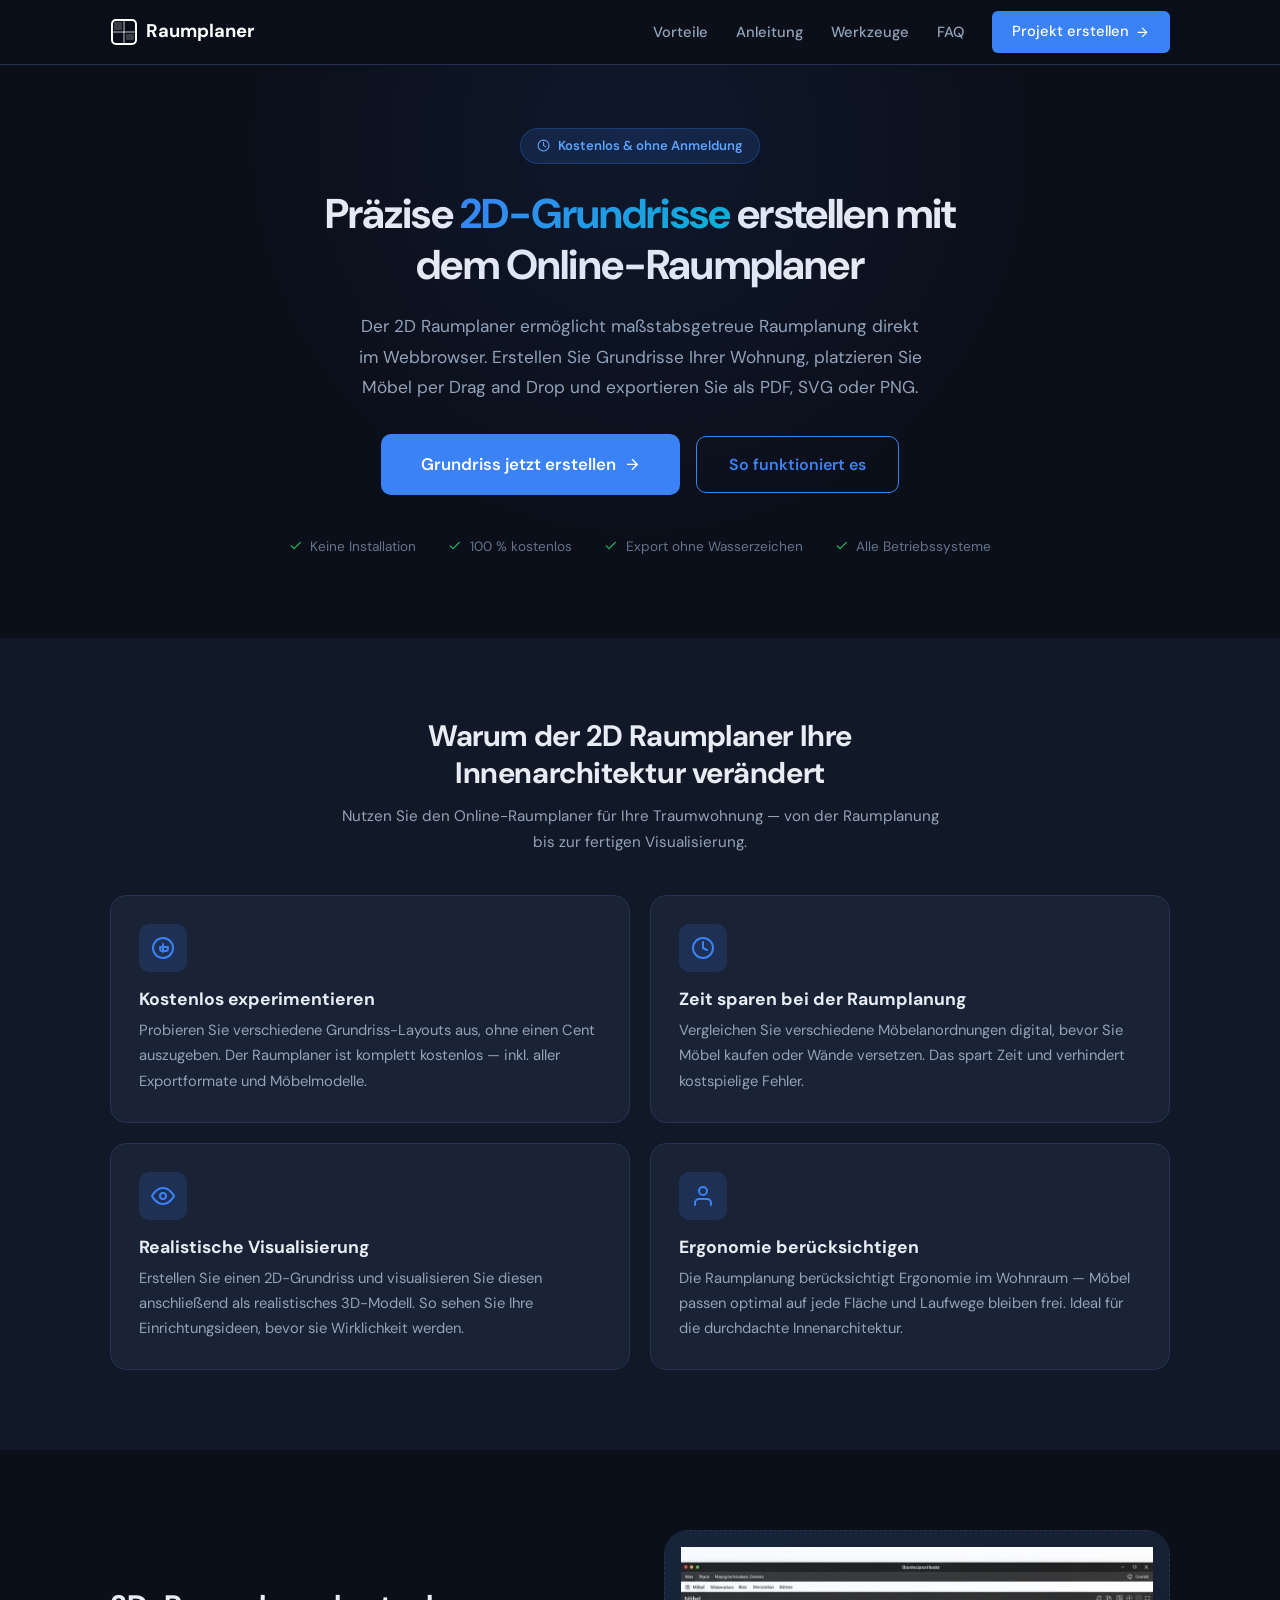
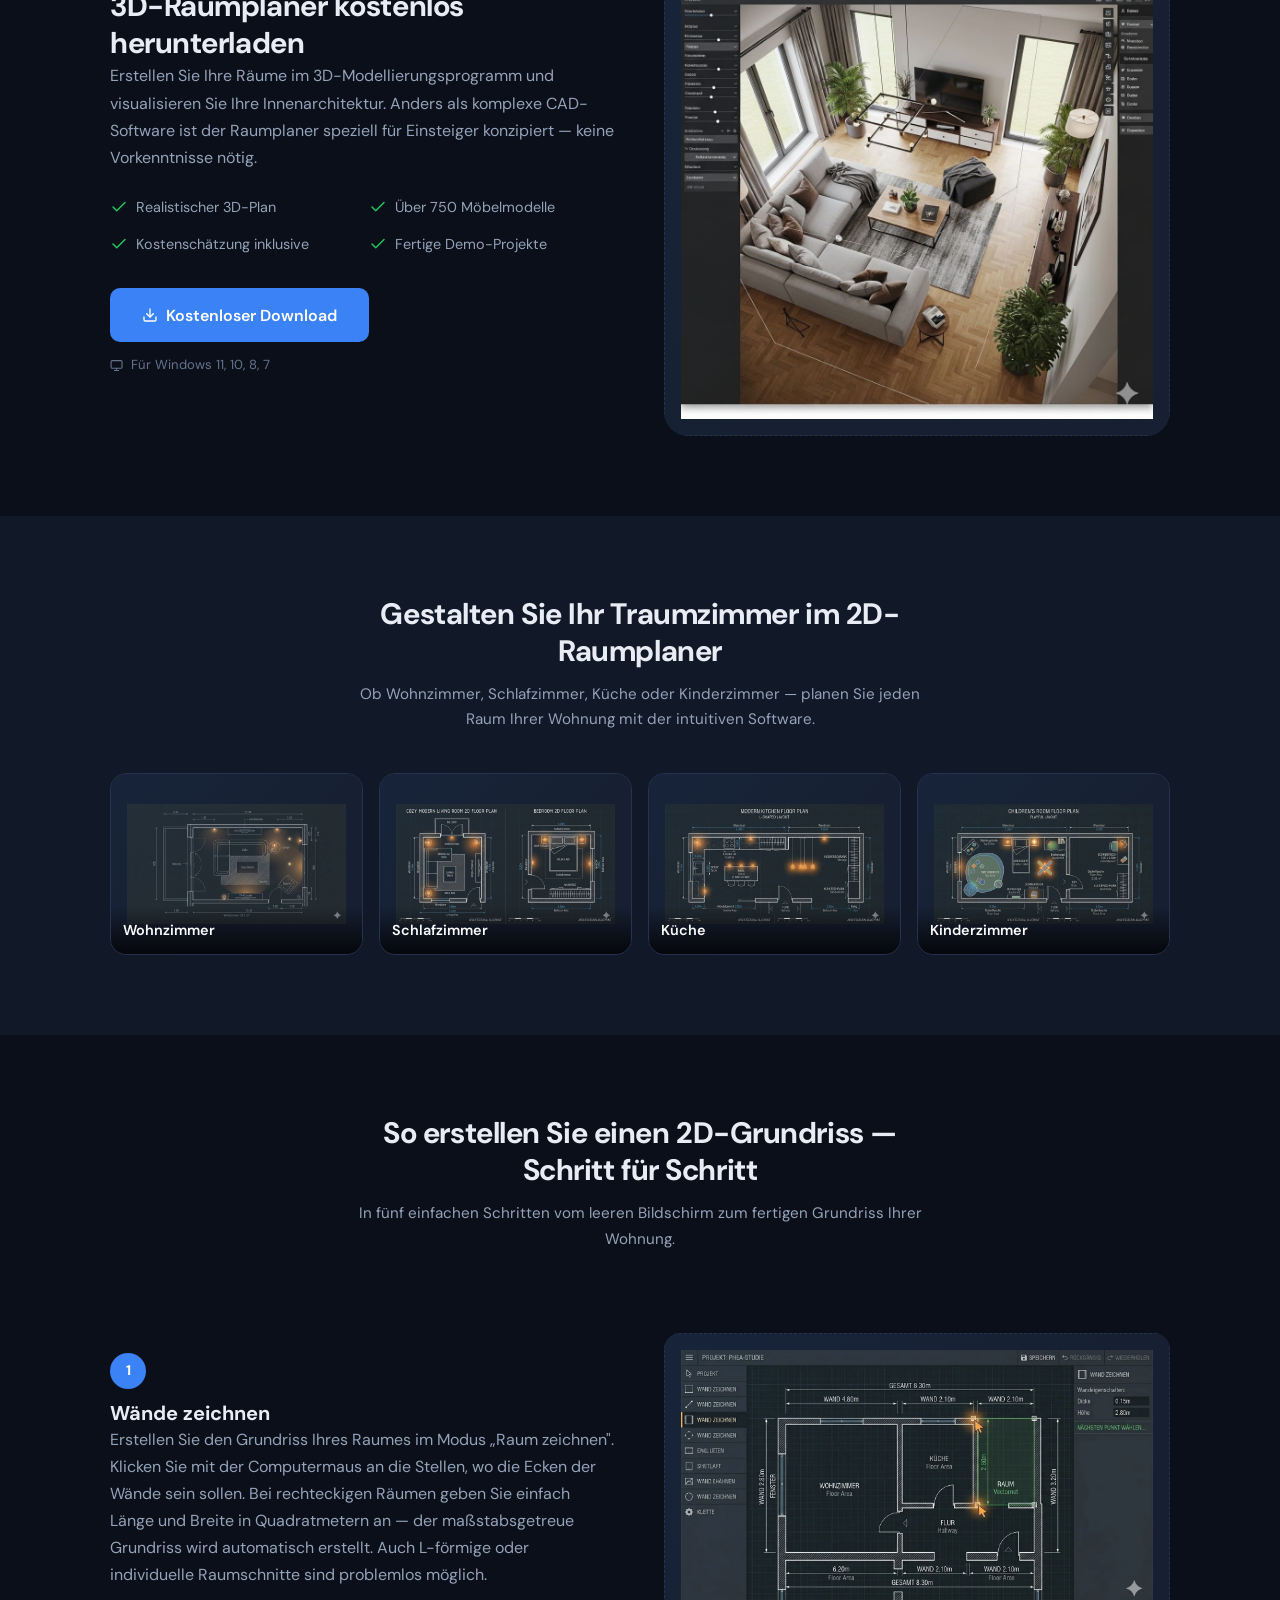
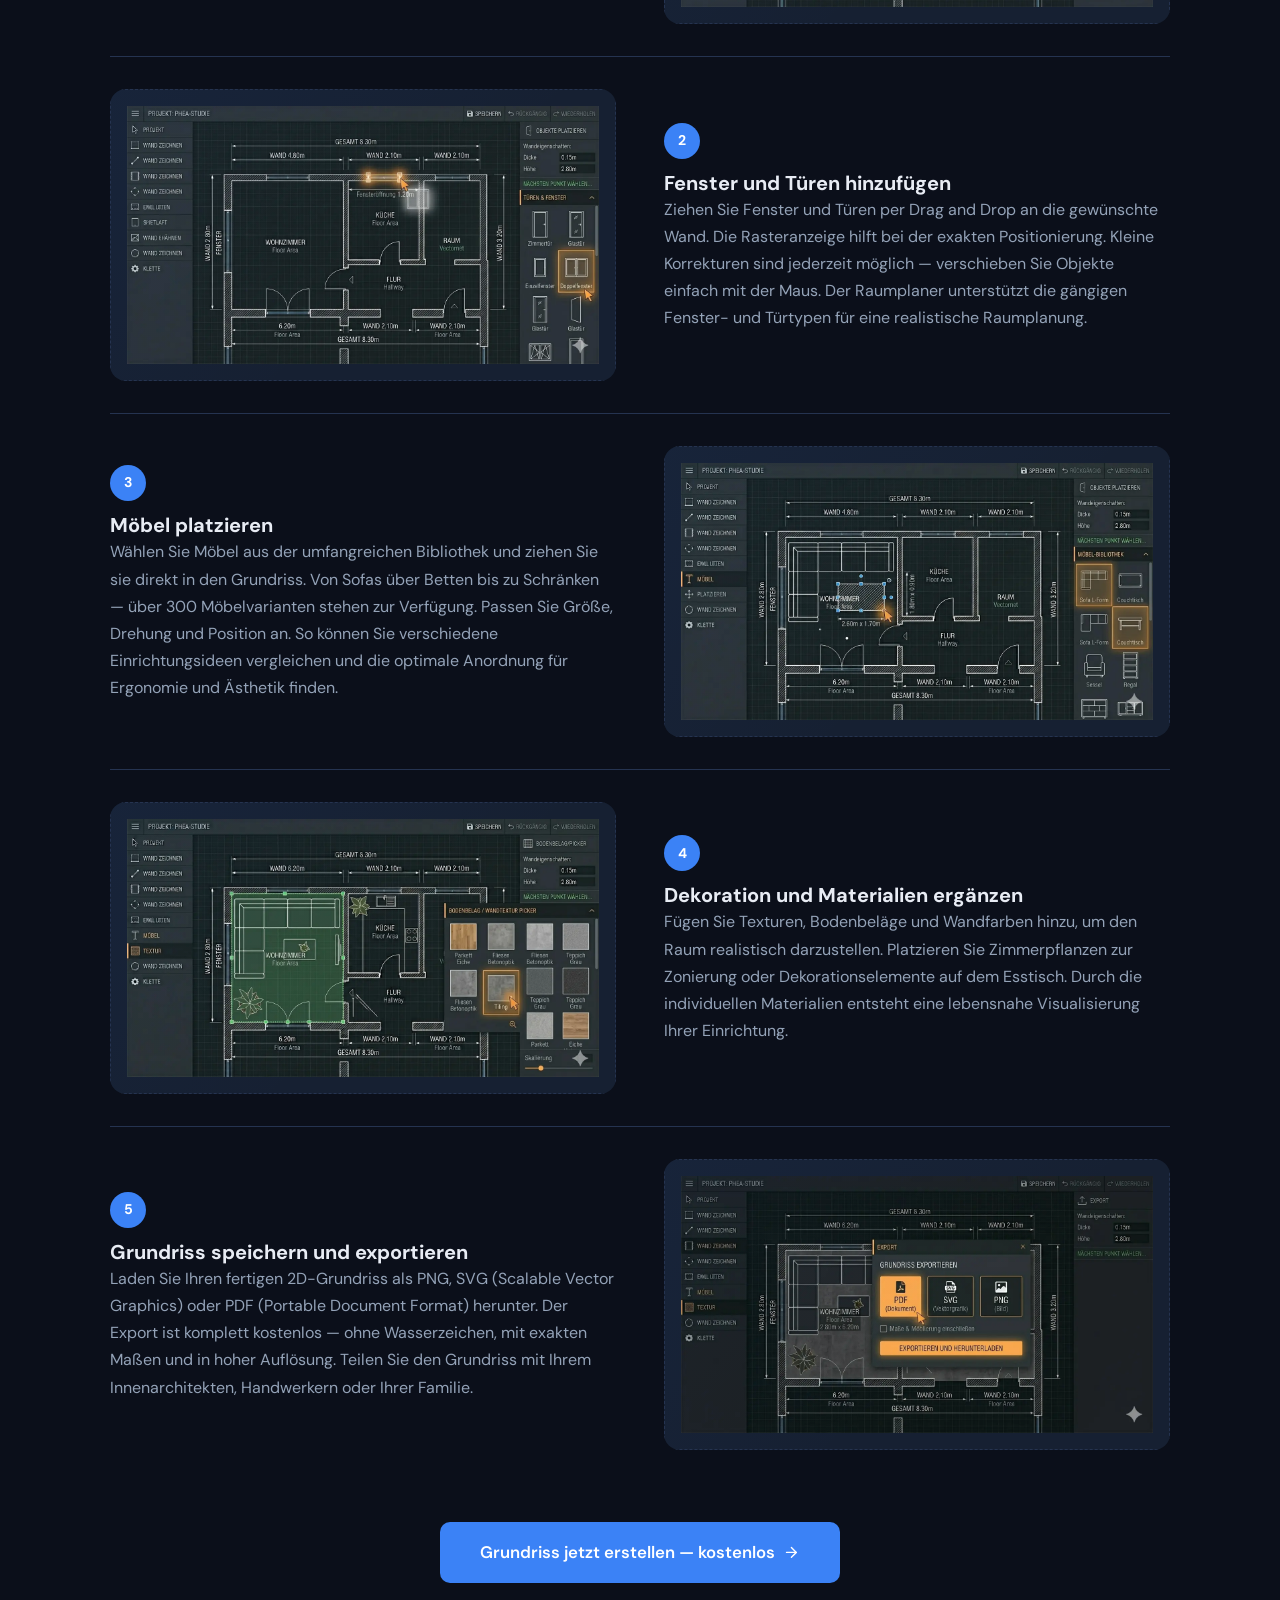
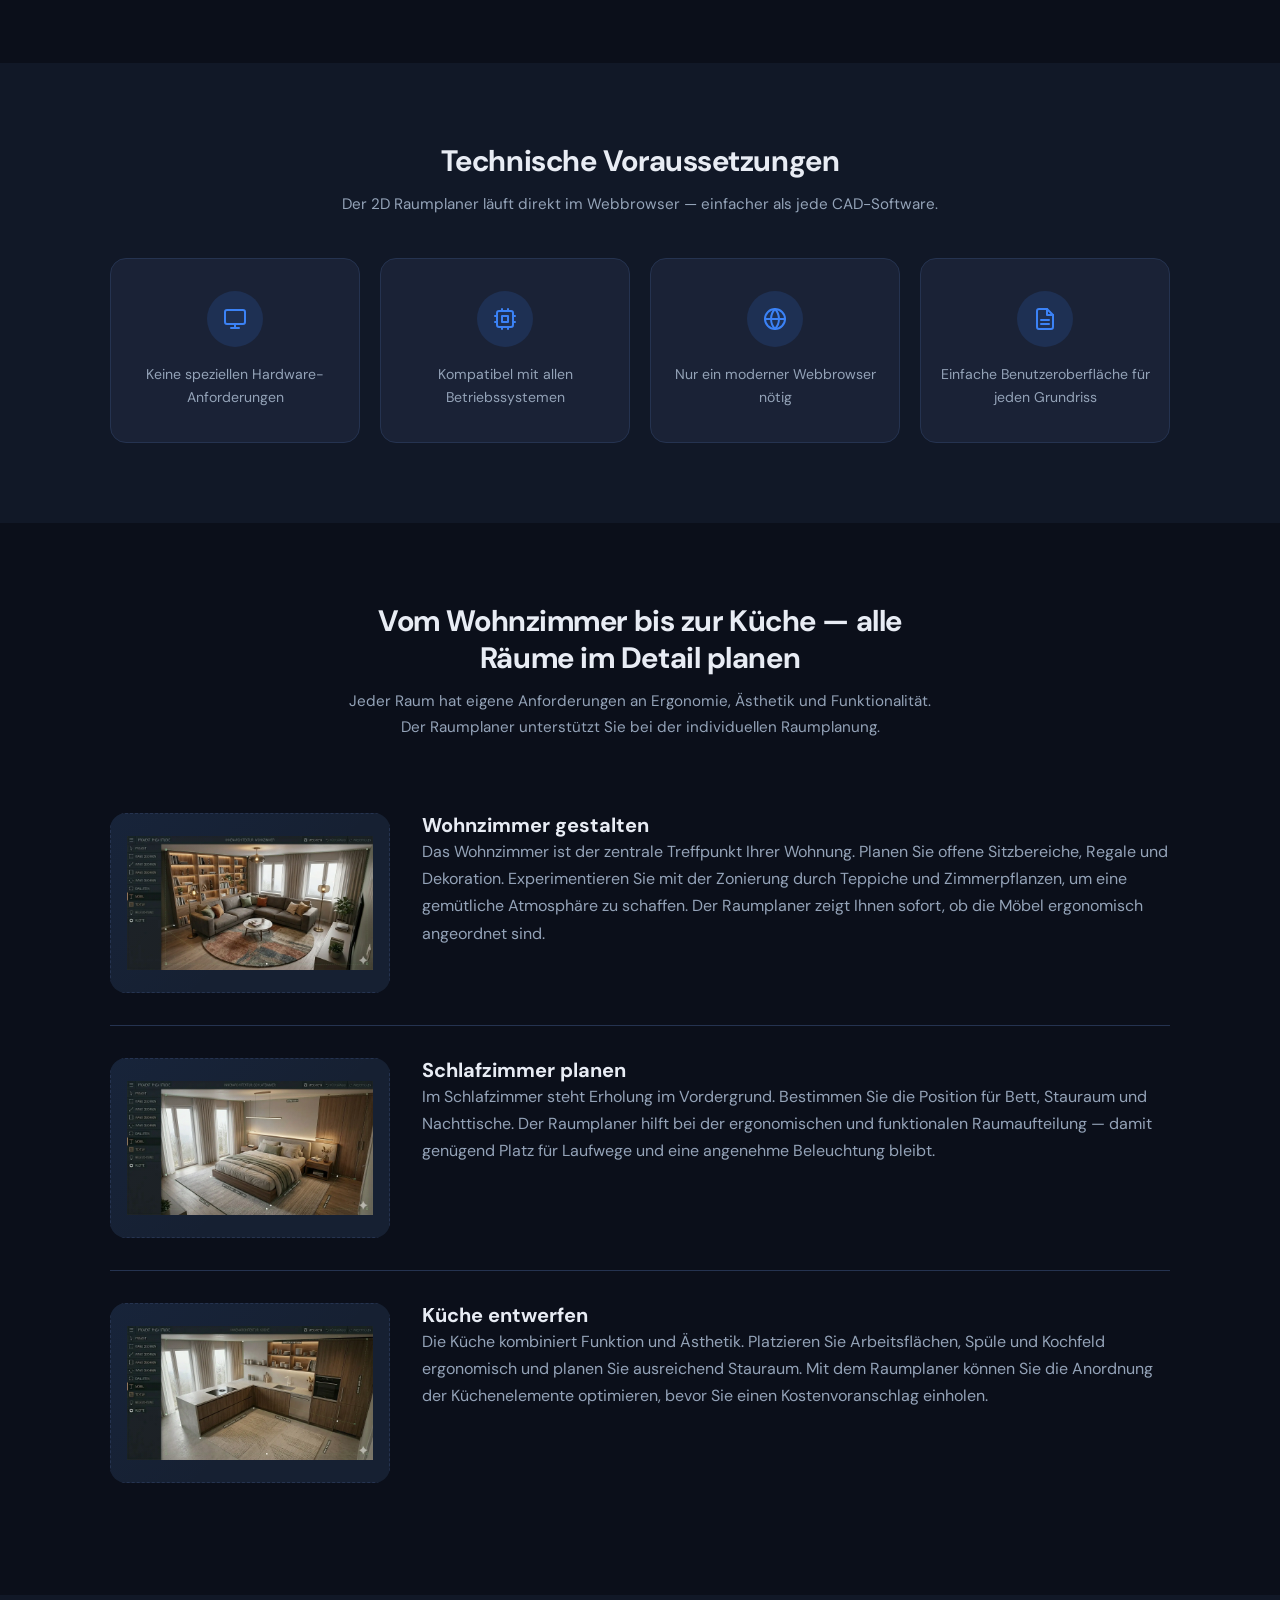
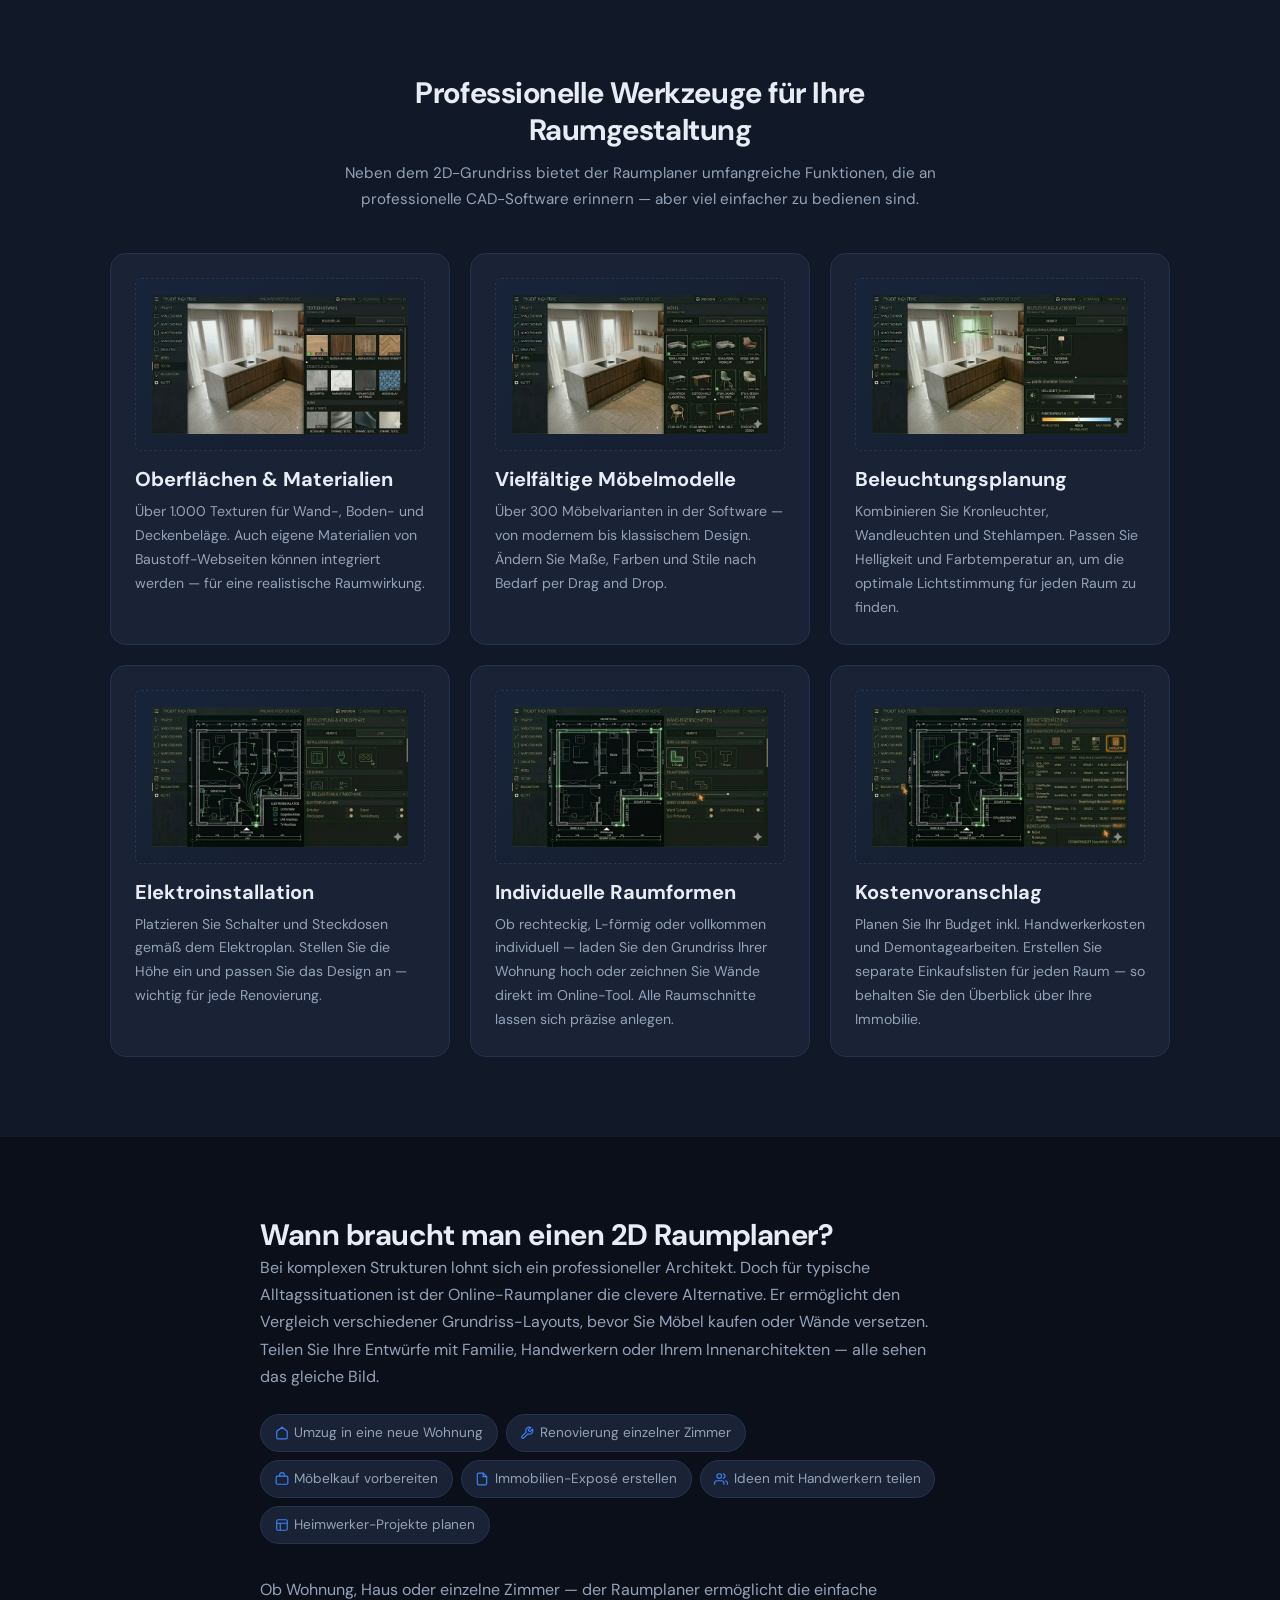
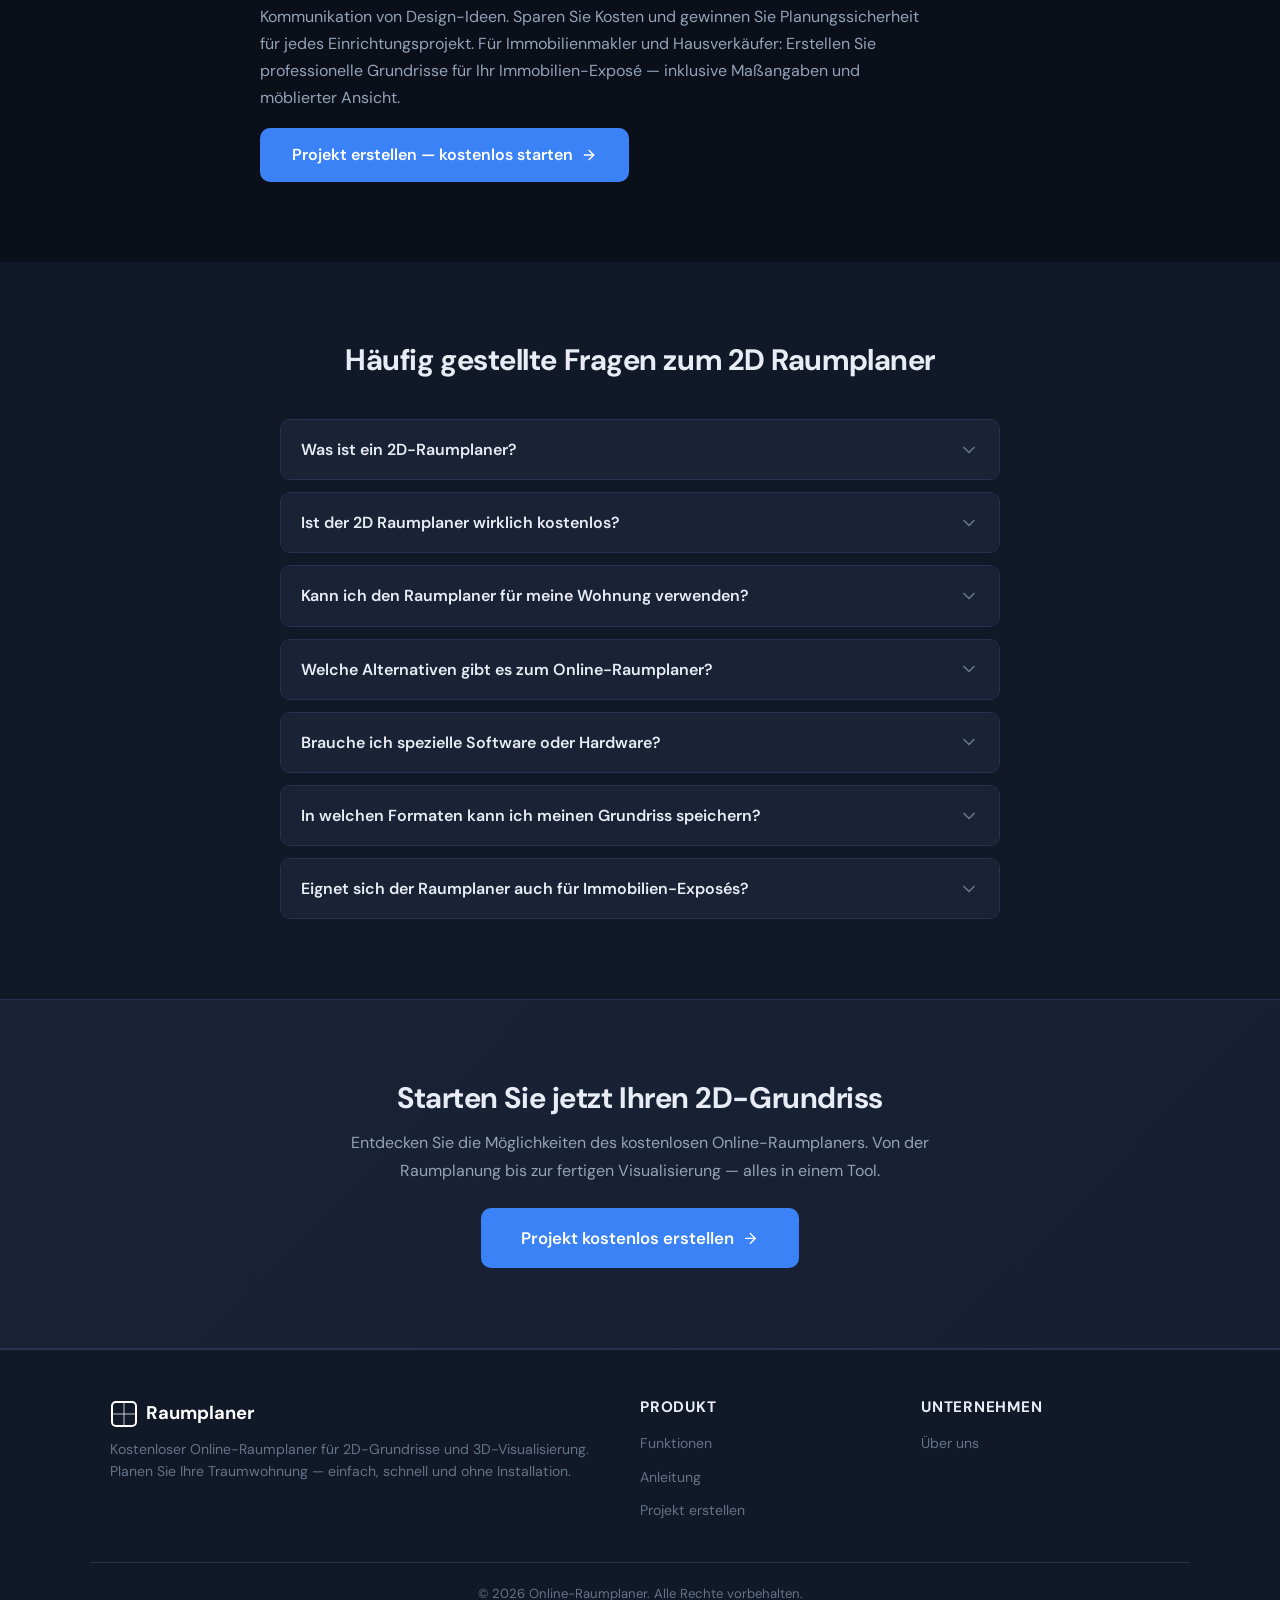
==== commit 2a1e09a7: "Update index.html" ====
--- a/index.html
+++ b/index.html
@@ -8,13 +8,13 @@
   <title>2D Raumplaner Online Kostenlos – Grundriss Erstellen 2026</title>
   <meta name="description" content="Mit dem kostenlosen 2D Raumplaner erstellen Sie präzise Grundrisse online. Möbel platzieren, Räume gestalten und als PDF exportieren – ohne Installation.">
   <meta name="robots" content="index, follow">
-  <link rel="canonical" href="https://raum-planer-online.de/2d-raumplaner/">
+  <link rel="canonical" href="https://phea-studie.de/">
 
   <!-- Open Graph -->
   <meta property="og:title" content="2D Raumplaner Online Kostenlos – Grundriss Erstellen 2026">
   <meta property="og:description" content="Erstellen Sie präzise 2D-Grundrisse kostenlos online. Möbel platzieren, Räume visualisieren, Projekte als PDF exportieren.">
   <meta property="og:type" content="article">
-  <meta property="og:url" content="https://raum-planer-online.de/2d-raumplaner/">
+  <meta property="og:url" content="https://phea-studie.de/">
   <meta property="og:locale" content="de_DE">
 
   <!-- JSON-LD: SoftwareApplication -->
@@ -41,7 +41,7 @@
       "Elektroinstallation",
       "Kostenvoranschlag"
     ],
-    "url": "https://raum-planer-online.de/"
+    "url": "https://phea-studie.de/"
   }
   </script>
 
@@ -160,13 +160,7 @@
         "@type": "ListItem",
         "position": 1,
         "name": "Startseite",
-        "item": "https://raum-planer-online.de/"
-      },
-      {
-        "@type": "ListItem",
-        "position": 2,
-        "name": "2D Raumplaner",
-        "item": "https://raum-planer-online.de/2d-raumplaner/"
+        "item": "https://phea-studie.de/"
       }
     ]
   }
@@ -185,7 +179,7 @@
   <!-- ========== HEADER ========== -->
   <header class="site-header">
     <nav class="site-nav" aria-label="Hauptnavigation">
-      <a href="https://raum-planer-online.de/" class="logo">
+      <a href="https://phea-studie.de/" class="logo">
         <svg aria-hidden="true" viewBox="0 0 28 28" width="28" height="28" fill="none">
           <rect x="2" y="2" width="24" height="24" rx="4" stroke="currentColor" stroke-width="2"/>
           <line x1="2" y1="14" x2="26" y2="14" stroke="currentColor" stroke-width="1.5" opacity="0.5"/>
@@ -208,7 +202,7 @@
         <li><a href="#anleitung">Anleitung</a></li>
         <li><a href="#werkzeuge">Werkzeuge</a></li>
         <li><a href="#faq">FAQ</a></li>
-        <li><a href="https://raum-planer-online.de/modals/popup-1.php" class="nav-cta">
+        <li><a href="https://phea-studie.de/modals/popup-1.php" class="nav-cta">
           Projekt erstellen
           <svg class="icon icon--sm" aria-hidden="true" viewBox="0 0 24 24"><line x1="5" y1="12" x2="19" y2="12"/><polyline points="12 5 19 12 12 19"/></svg>
         </a></li>
@@ -228,7 +222,7 @@
         <h1>Präzise <span>2D-Grundrisse</span> erstellen mit dem Online-Raumplaner</h1>
         <p class="hero__subtitle">Der 2D Raumplaner ermöglicht maßstabsgetreue Raumplanung direkt im Webbrowser. Erstellen Sie Grundrisse Ihrer Wohnung, platzieren Sie Möbel per Drag&nbsp;and&nbsp;Drop und exportieren Sie als&nbsp;PDF, SVG oder&nbsp;PNG.</p>
         <div class="hero__actions">
-          <a href="https://raum-planer-online.de/modals/popup-1.php" class="btn btn--primary btn--lg">
+          <a href="https://phea-studie.de/modals/popup-1.php" class="btn btn--primary btn--lg">
             Grundriss jetzt erstellen
             <svg class="icon icon--sm" aria-hidden="true" viewBox="0 0 24 24"><line x1="5" y1="12" x2="19" y2="12"/><polyline points="12 5 19 12 12 19"/></svg>
           </a>
@@ -324,7 +318,7 @@
                 Fertige Demo-Projekte
               </span>
             </div>
-            <a href="https://raum-planer-online.de/InteriorBox3DRAUMPLANER.exe" class="btn btn--primary">
+            <a href="https://raum-planer-online.de/" class="btn btn--primary">
               <svg class="icon icon--sm" aria-hidden="true" viewBox="0 0 24 24" fill="none" stroke="currentColor" stroke-width="2"><path d="M21 15v4a2 2 0 01-2 2H5a2 2 0 01-2-2v-4"/><polyline points="7 10 12 15 17 10"/><line x1="12" y1="15" x2="12" y2="3"/></svg>
               Kostenloser Download
             </a>
@@ -336,7 +330,7 @@
           <div class="download-3d__visual">
             <!-- IMAGE PLACEHOLDER: Prompt: "Screenshot of a modern 3D room planning software interface showing a photorealistic living room with furniture, viewed from above in bird's-eye perspective, dark UI theme, German language interface" -->
             <div class="img-placeholder" style="min-height: 320px;">
-              <span>Bild: 3D-Raumplaner Softwareoberfläche mit Vogelperspektive auf ein realistisch eingerichtetes Wohnzimmer, dunkles UI-Design, Möbel und Texturen sichtbar<br><br><em>Prompt: "Screenshot of a modern 3D room planning software showing a photorealistic furnished living room from bird's-eye view, dark UI theme, German labels, architectural visualization"</em></span>
+              <img src="img/1-phea-studio.webp" style="width:100%"/>
             </div>
           </div>
         </div>
@@ -354,25 +348,25 @@
           <div class="room-card">
             <!-- IMAGE PLACEHOLDER -->
             <div class="img-placeholder">
-              <span>Bild: Wohnzimmer<br><em>Prompt: "Cozy modern living room 2D floor plan top-down view, minimalist sofa and coffee table, warm lighting, architectural blueprint style on dark background"</em></span>
+              <img src="img/2-phea-studio.webp" style="width:100%"/>
             </div>
             <div class="room-card__label">Wohnzimmer</div>
           </div>
           <div class="room-card">
             <div class="img-placeholder">
-              <span>Bild: Schlafzimmer<br><em>Prompt: "Bedroom 2D floor plan top-down view, double bed, wardrobe, nightstands, clean architectural style on dark background"</em></span>
+              <img src="img/3-phea-studio.webp" style="width:100%"/>
             </div>
             <div class="room-card__label">Schlafzimmer</div>
           </div>
           <div class="room-card">
             <div class="img-placeholder">
-              <span>Bild: Küche<br><em>Prompt: "Modern kitchen 2D floor plan top-down view, L-shaped counter, sink, cooktop, island, clean architectural style on dark background"</em></span>
+              <img src="img/4-phea-studio.webp" style="width:100%"/>
             </div>
             <div class="room-card__label">Küche</div>
           </div>
           <div class="room-card">
             <div class="img-placeholder">
-              <span>Bild: Kinderzimmer<br><em>Prompt: "Children's room 2D floor plan top-down view, small bed, desk, toy area, colorful accents, architectural style on dark background"</em></span>
+              <img src="img/5-phea-studio.webp" style="width:100%"/>
             </div>
             <div class="room-card__label">Kinderzimmer</div>
           </div>
@@ -398,7 +392,7 @@
             </div>
             <div class="step-item__visual">
               <div class="img-placeholder">
-                <span>Bild: Wände zeichnen<br><em>Prompt: "Screenshot of a room planner software drawing walls, grid visible, dimension labels in meters, dark UI, mouse cursor placing corner points on a 2D floor plan"</em></span>
+                <img src="img/6-phea-studio.webp" style="width:100%"/>
               </div>
             </div>
           </div>
@@ -412,7 +406,7 @@
             </div>
             <div class="step-item__visual">
               <div class="img-placeholder">
-                <span>Bild: Fenster &amp; Türen<br><em>Prompt: "Screenshot of room planner adding windows and doors to walls via drag and drop, grid overlay, dark UI theme, 2D architectural view with dimension markers"</em></span>
+                <img src="img/7-phea-studio.webp" style="width:100%"/>
               </div>
             </div>
           </div>
@@ -426,7 +420,7 @@
             </div>
             <div class="step-item__visual">
               <div class="img-placeholder">
-                <span>Bild: Möbel platzieren<br><em>Prompt: "Screenshot of room planner placing furniture items from a library panel into a 2D floor plan, sofa and table visible, dark UI, drag handles shown"</em></span>
+                <img src="img/8-phea-studio.webp" style="width:100%"/>
               </div>
             </div>
           </div>
@@ -440,7 +434,7 @@
             </div>
             <div class="step-item__visual">
               <div class="img-placeholder">
-                <span>Bild: Dekoration<br><em>Prompt: "Screenshot of room planner adding textures and decorations, floor material picker visible, plants and decor items placed on 2D plan, dark UI theme"</em></span>
+                <img src="img/9-phea-studio.webp" style="width:100%"/>
               </div>
             </div>
           </div>
@@ -454,7 +448,7 @@
             </div>
             <div class="step-item__visual">
               <div class="img-placeholder">
-                <span>Bild: Export<br><em>Prompt: "Screenshot of room planner export dialog showing PDF SVG PNG format options, finished floor plan with measurements visible, dark UI theme, download button"</em></span>
+                <img src="img/10-phea-studio.webp" style="width:100%"/>
               </div>
             </div>
           </div>
@@ -518,7 +512,7 @@
           <article class="room-detail">
             <div class="room-detail__visual">
               <div class="img-placeholder">
-                <span>Bild: Wohnzimmer<br><em>Prompt: "Cozy modern living room interior design, sofa arrangement, bookshelf, carpet zonation, warm ambient lighting, photorealistic 3D render, slightly elevated angle"</em></span>
+                <img src="img/11-phea-studio.webp" style="width:100%"/>
               </div>
             </div>
             <div class="room-detail__content">
@@ -530,7 +524,7 @@
           <article class="room-detail">
             <div class="room-detail__visual">
               <div class="img-placeholder">
-                <span>Bild: Schlafzimmer<br><em>Prompt: "Calm modern bedroom interior design, double bed centered, nightstands, wardrobe, soft lighting, photorealistic 3D render, slightly elevated angle"</em></span>
+                <img src="img/12-phea-studio.webp" style="width:100%"/>
               </div>
             </div>
             <div class="room-detail__content">
@@ -542,7 +536,7 @@
           <article class="room-detail">
             <div class="room-detail__visual">
               <div class="img-placeholder">
-                <span>Bild: Küche<br><em>Prompt: "Modern functional kitchen interior design, L-shaped counter, cooktop, sink, storage, clean lines, photorealistic 3D render, slightly elevated angle"</em></span>
+                <img src="img/13-phea-studio.webp" style="width:100%"/>
               </div>
             </div>
             <div class="room-detail__content">
@@ -566,7 +560,7 @@
 
           <div class="pro-tool-card">
             <div class="img-placeholder" style="min-height: 120px;">
-              <span><em>Prompt: "Room planner interface showing floor and wall texture selection panel, wood and tile samples, dark UI theme"</em></span>
+              <img src="img/14-phea-studio.webp" style="width:100%"/>
             </div>
             <h3>Oberflächen &amp; Materialien</h3>
             <p>Über 1.000 Texturen für Wand-, Boden- und Deckenbeläge. Auch eigene Materialien von Baustoff-Webseiten können integriert werden — für eine realistische Raumwirkung.</p>
@@ -574,7 +568,7 @@
 
           <div class="pro-tool-card">
             <div class="img-placeholder" style="min-height: 120px;">
-              <span><em>Prompt: "Room planner furniture library panel with 3D furniture models, sofas chairs tables, dark UI theme, selection grid"</em></span>
+              <img src="img/15-phea-studio.webp" style="width:100%"/>
             </div>
             <h3>Vielfältige Möbelmodelle</h3>
             <p>Über 300 Möbelvarianten in der Software — von modernem bis klassischem Design. Ändern Sie Maße, Farben und Stile nach Bedarf per Drag and Drop.</p>
@@ -582,7 +576,7 @@
 
           <div class="pro-tool-card">
             <div class="img-placeholder" style="min-height: 120px;">
-              <span><em>Prompt: "Room planner lighting setup interface, chandelier and floor lamp placement, brightness and color temperature sliders, dark UI"</em></span>
+              <img src="img/16-phea-studio.webp" style="width:100%"/>
             </div>
             <h3>Beleuchtungsplanung</h3>
             <p>Kombinieren Sie Kronleuchter, Wandleuchten und Stehlampen. Passen Sie Helligkeit und Farbtemperatur an, um die optimale Lichtstimmung für jeden Raum zu finden.</p>
@@ -590,7 +584,7 @@
 
           <div class="pro-tool-card">
             <div class="img-placeholder" style="min-height: 120px;">
-              <span><em>Prompt: "Room planner electrical installation view, switch and socket placement on floor plan, wiring diagram, dark UI theme"</em></span>
+              <img src="img/17-phea-studio.webp" style="width:100%"/>
             </div>
             <h3>Elektroinstallation</h3>
             <p>Platzieren Sie Schalter und Steckdosen gemäß dem Elektroplan. Stellen Sie die Höhe ein und passen Sie das Design an — wichtig für jede Renovierung.</p>
@@ -598,7 +592,7 @@
 
           <div class="pro-tool-card">
             <div class="img-placeholder" style="min-height: 120px;">
-              <span><em>Prompt: "Room planner custom room shapes, L-shaped irregular rooms, wall editing with dimension labels, dark UI theme"</em></span>
+              <img src="img/18-phea-studio.webp" style="width:100%"/>
             </div>
             <h3>Individuelle Raumformen</h3>
             <p>Ob rechteckig, L-förmig oder vollkommen individuell — laden Sie den Grundriss Ihrer Wohnung hoch oder zeichnen Sie Wände direkt im Online-Tool. Alle Raumschnitte lassen sich präzise anlegen.</p>
@@ -606,7 +600,7 @@
 
           <div class="pro-tool-card">
             <div class="img-placeholder" style="min-height: 120px;">
-              <span><em>Prompt: "Room planner budget estimation feature, itemized cost list for furniture and materials, calculator icon, dark UI theme"</em></span>
+              <img src="img/19-phea-studio.webp" style="width:100%"/>
             </div>
             <h3>Kostenvoranschlag</h3>
             <p>Planen Sie Ihr Budget inkl. Handwerkerkosten und Demontagearbeiten. Erstellen Sie separate Einkaufslisten für jeden Raum — so behalten Sie den Überblick über Ihre Immobilie.</p>
@@ -759,7 +753,7 @@
   <footer class="site-footer">
     <div class="footer-grid">
       <div class="footer-col footer-brand">
-        <a href="https://raum-planer-online.de/" class="logo">
+        <a href="https://phea-studie.de/" class="logo">
           <svg aria-hidden="true" viewBox="0 0 28 28" width="28" height="28" fill="none" stroke="currentColor" stroke-width="2">
             <rect x="2" y="2" width="24" height="24" rx="4"/>
             <line x1="2" y1="14" x2="26" y2="14" stroke-width="1.5" opacity="0.5"/>
@@ -773,8 +767,8 @@
         <h4>Produkt</h4>
         <nav aria-label="Produkt-Links">
           <ul>
-            <li><a href="https://raum-planer-online.de/#functions">Funktionen</a></li>
-            <li><a href="https://raum-planer-online.de/#tutorial">Anleitung</a></li>
+            <li><a href="https://phea-studie.de/#functions">Funktionen</a></li>
+            <li><a href="https://phea-studie.de/#tutorial">Anleitung</a></li>
             <li><a href="https://raum-planer-online.de/modals/popup-1.php">Projekt erstellen</a></li>
           </ul>
         </nav>
@@ -783,8 +777,7 @@
         <h4>Unternehmen</h4>
         <nav aria-label="Unternehmens-Links">
           <ul>
-            <li><a href="https://raum-planer-online.de/about.php">Über uns</a></li>
-            <li><a href="https://raum-planer-online.de/contacts.php">Kontakt</a></li>
+            <li><a href="https://phea-studie.de/about.html">Über uns</a></li>
           </ul>
         </nav>
       </div>
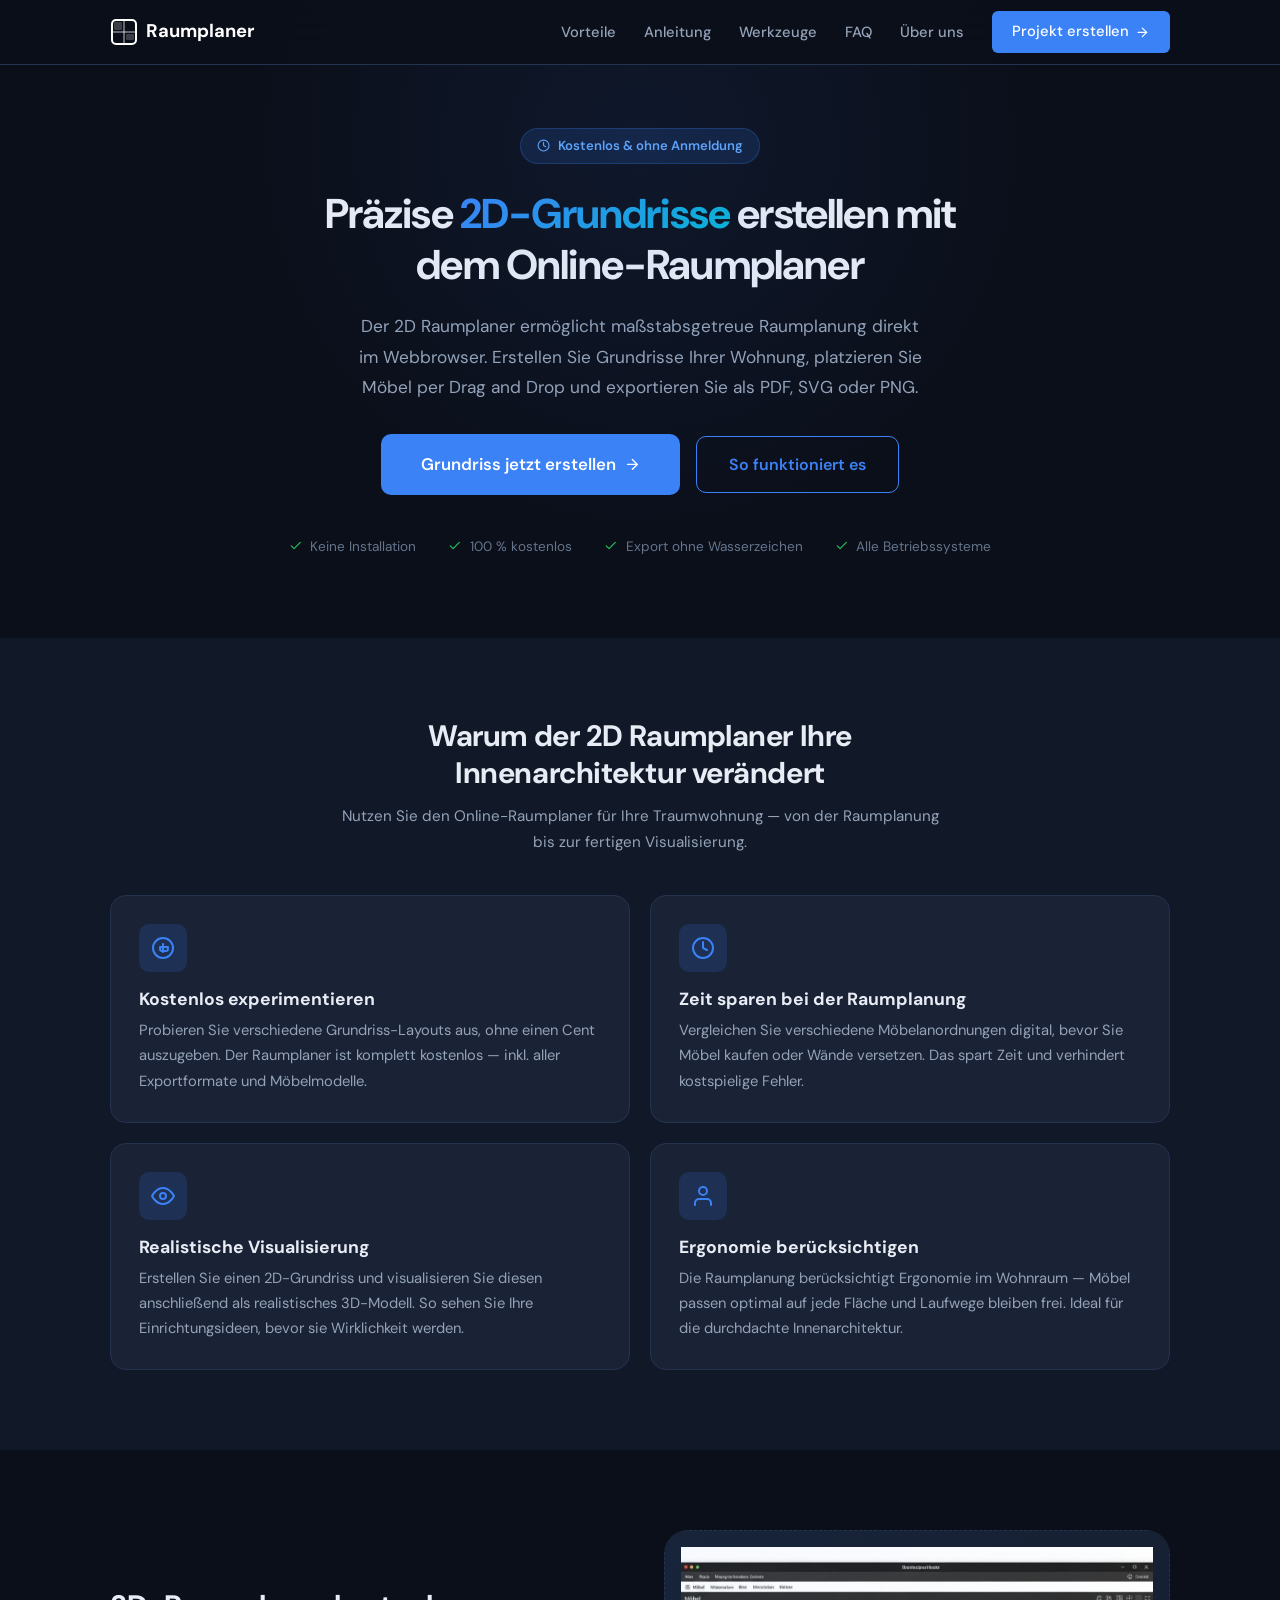
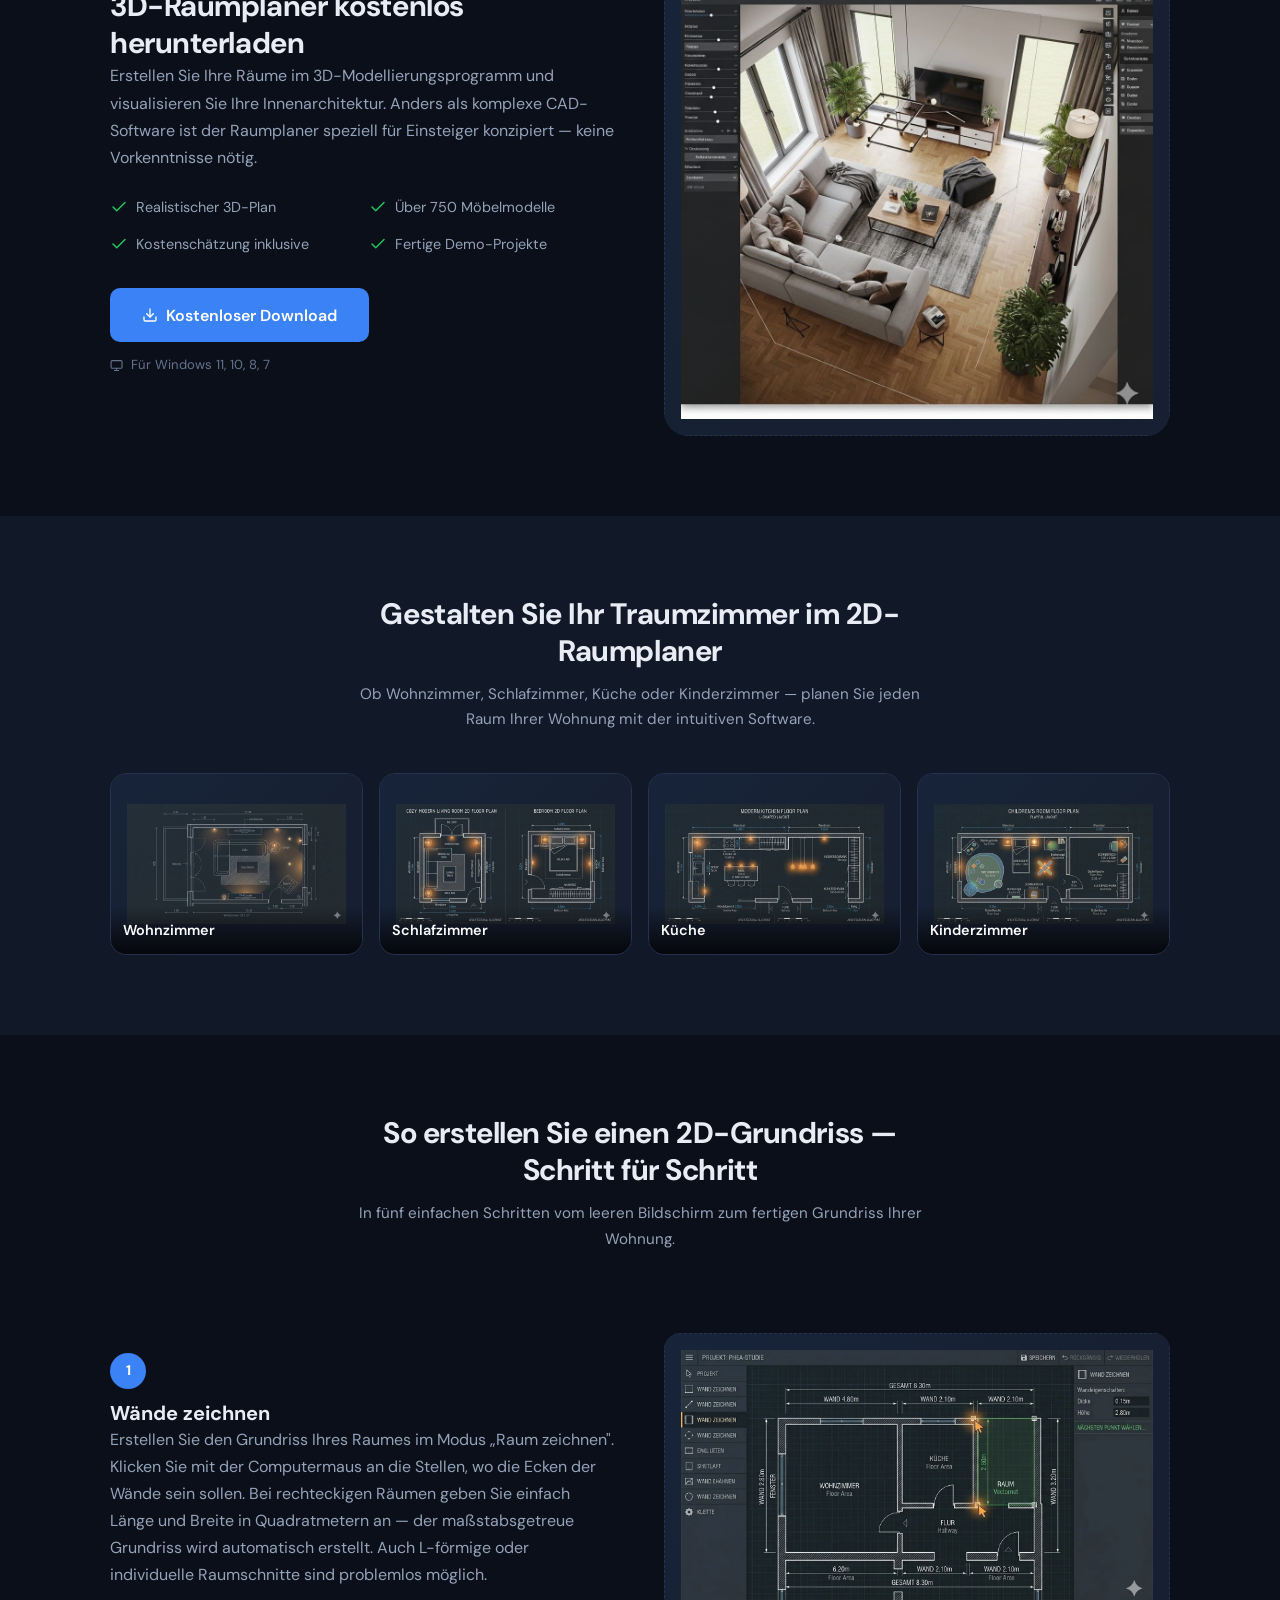
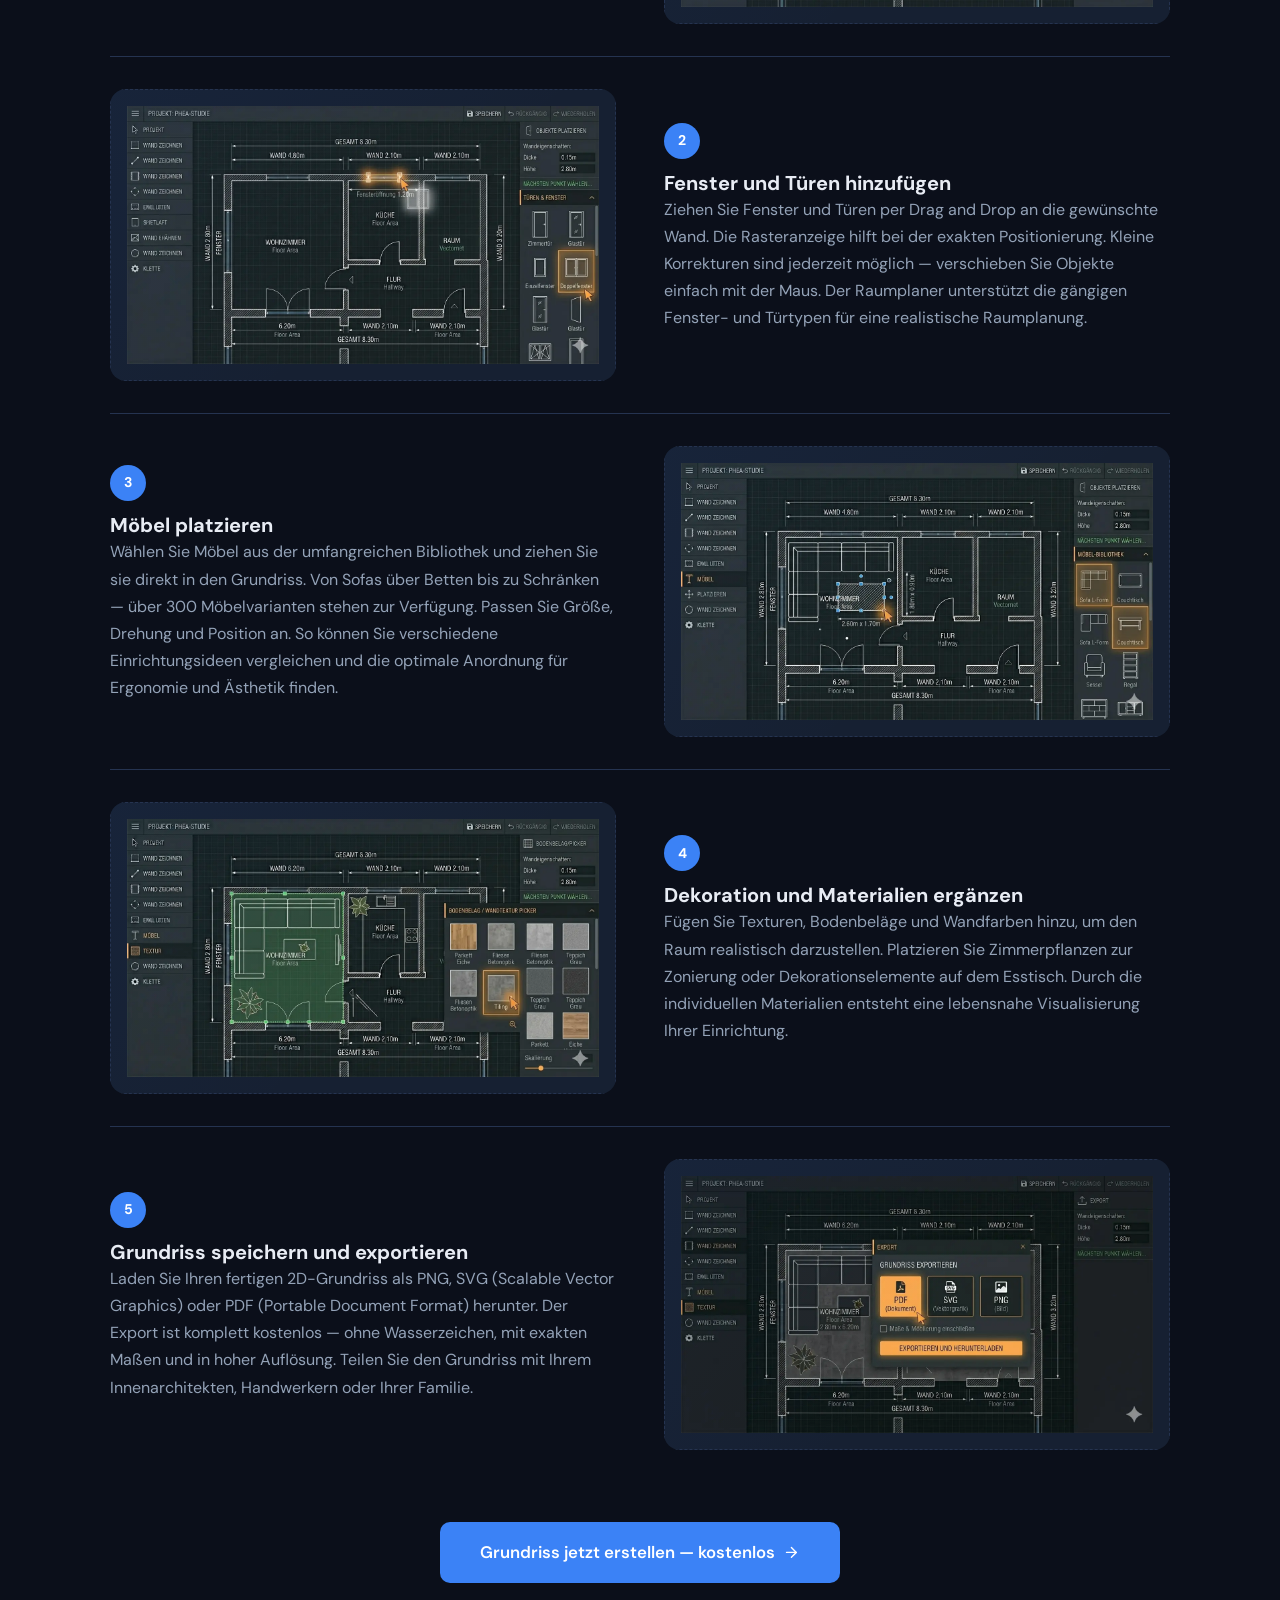
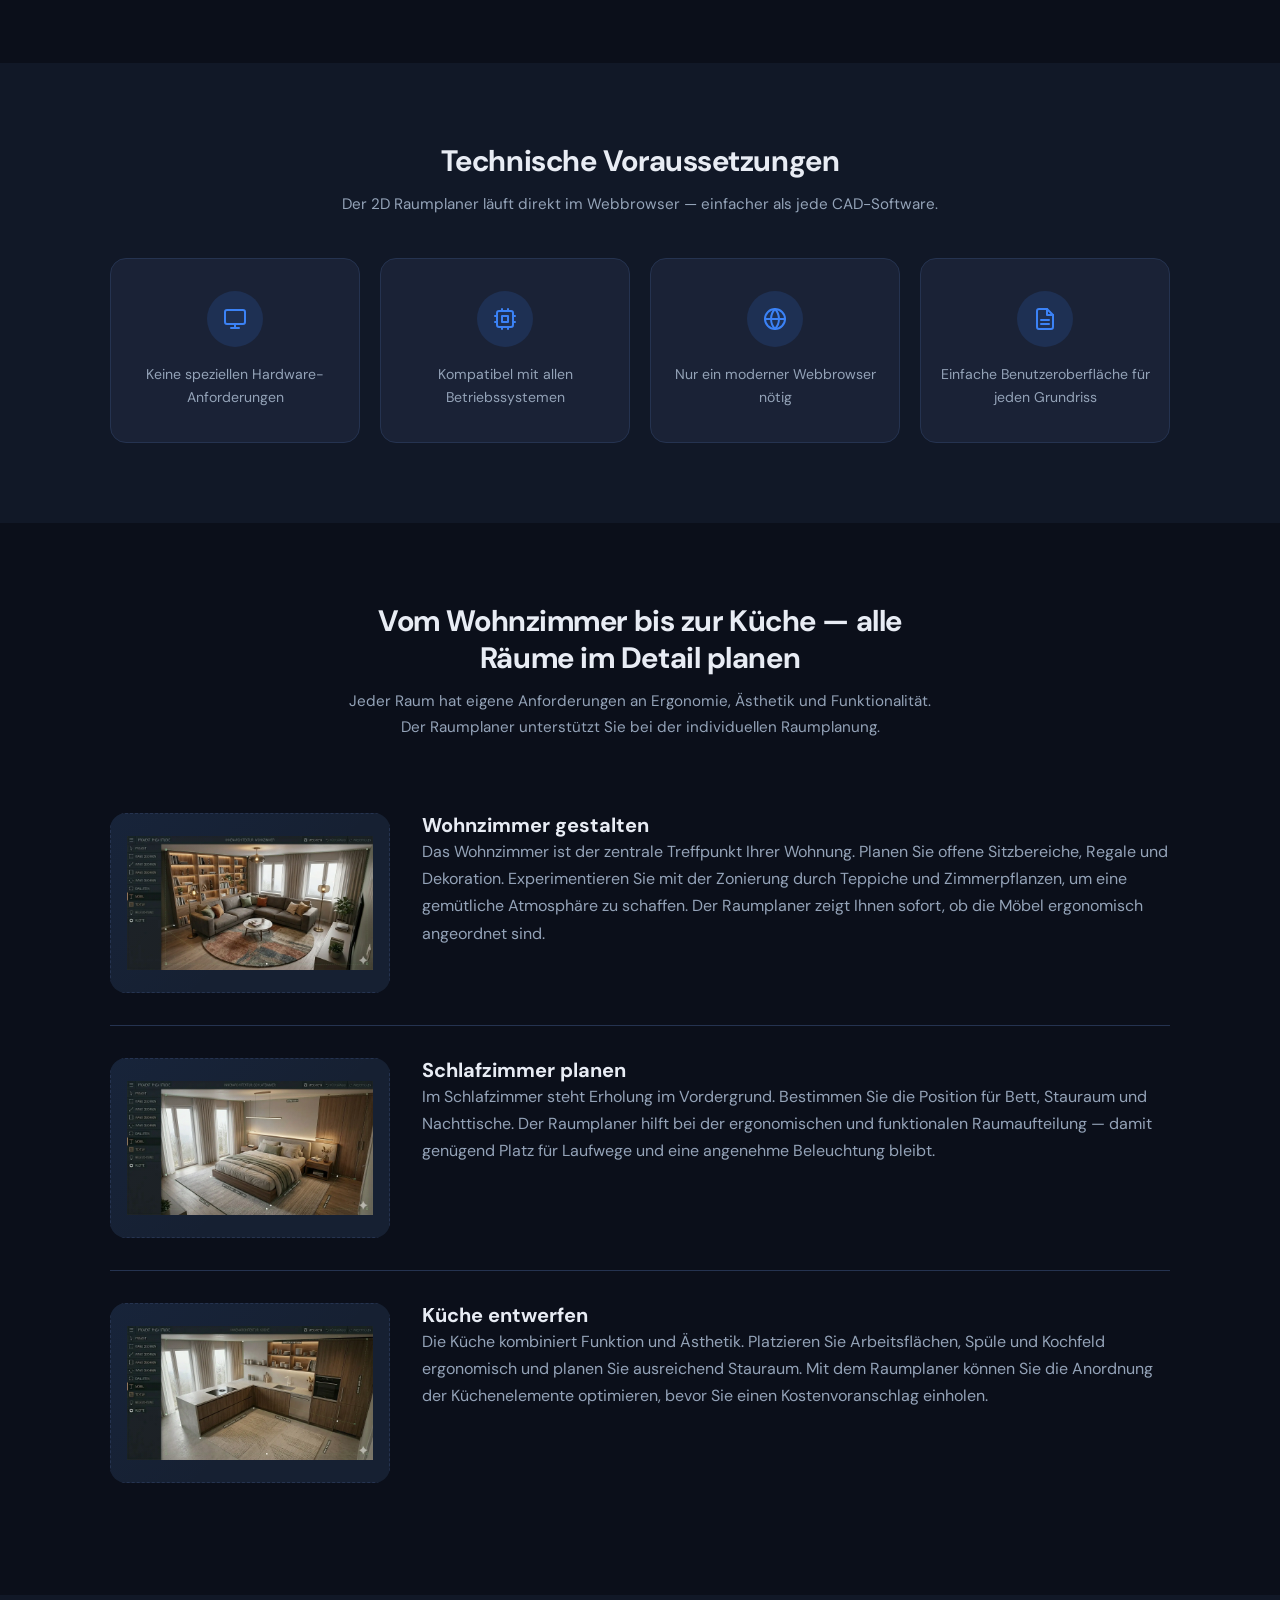
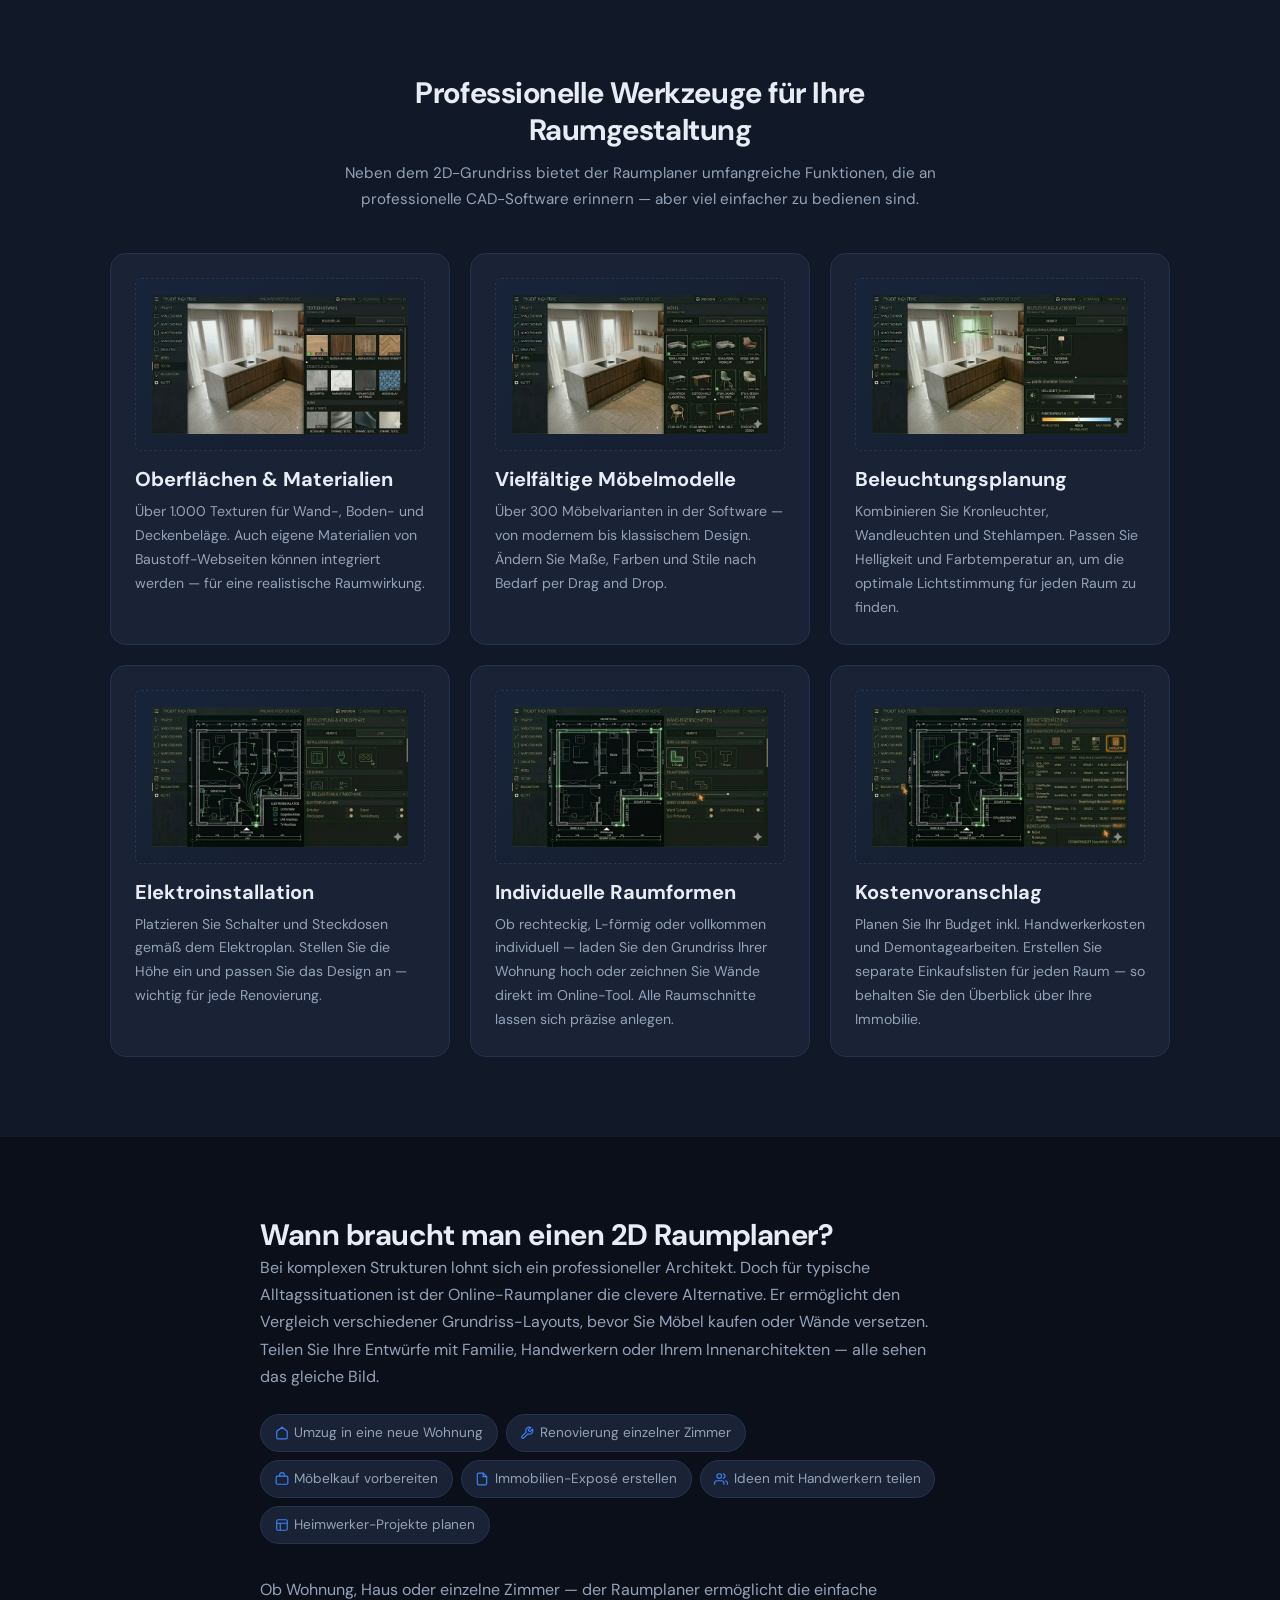
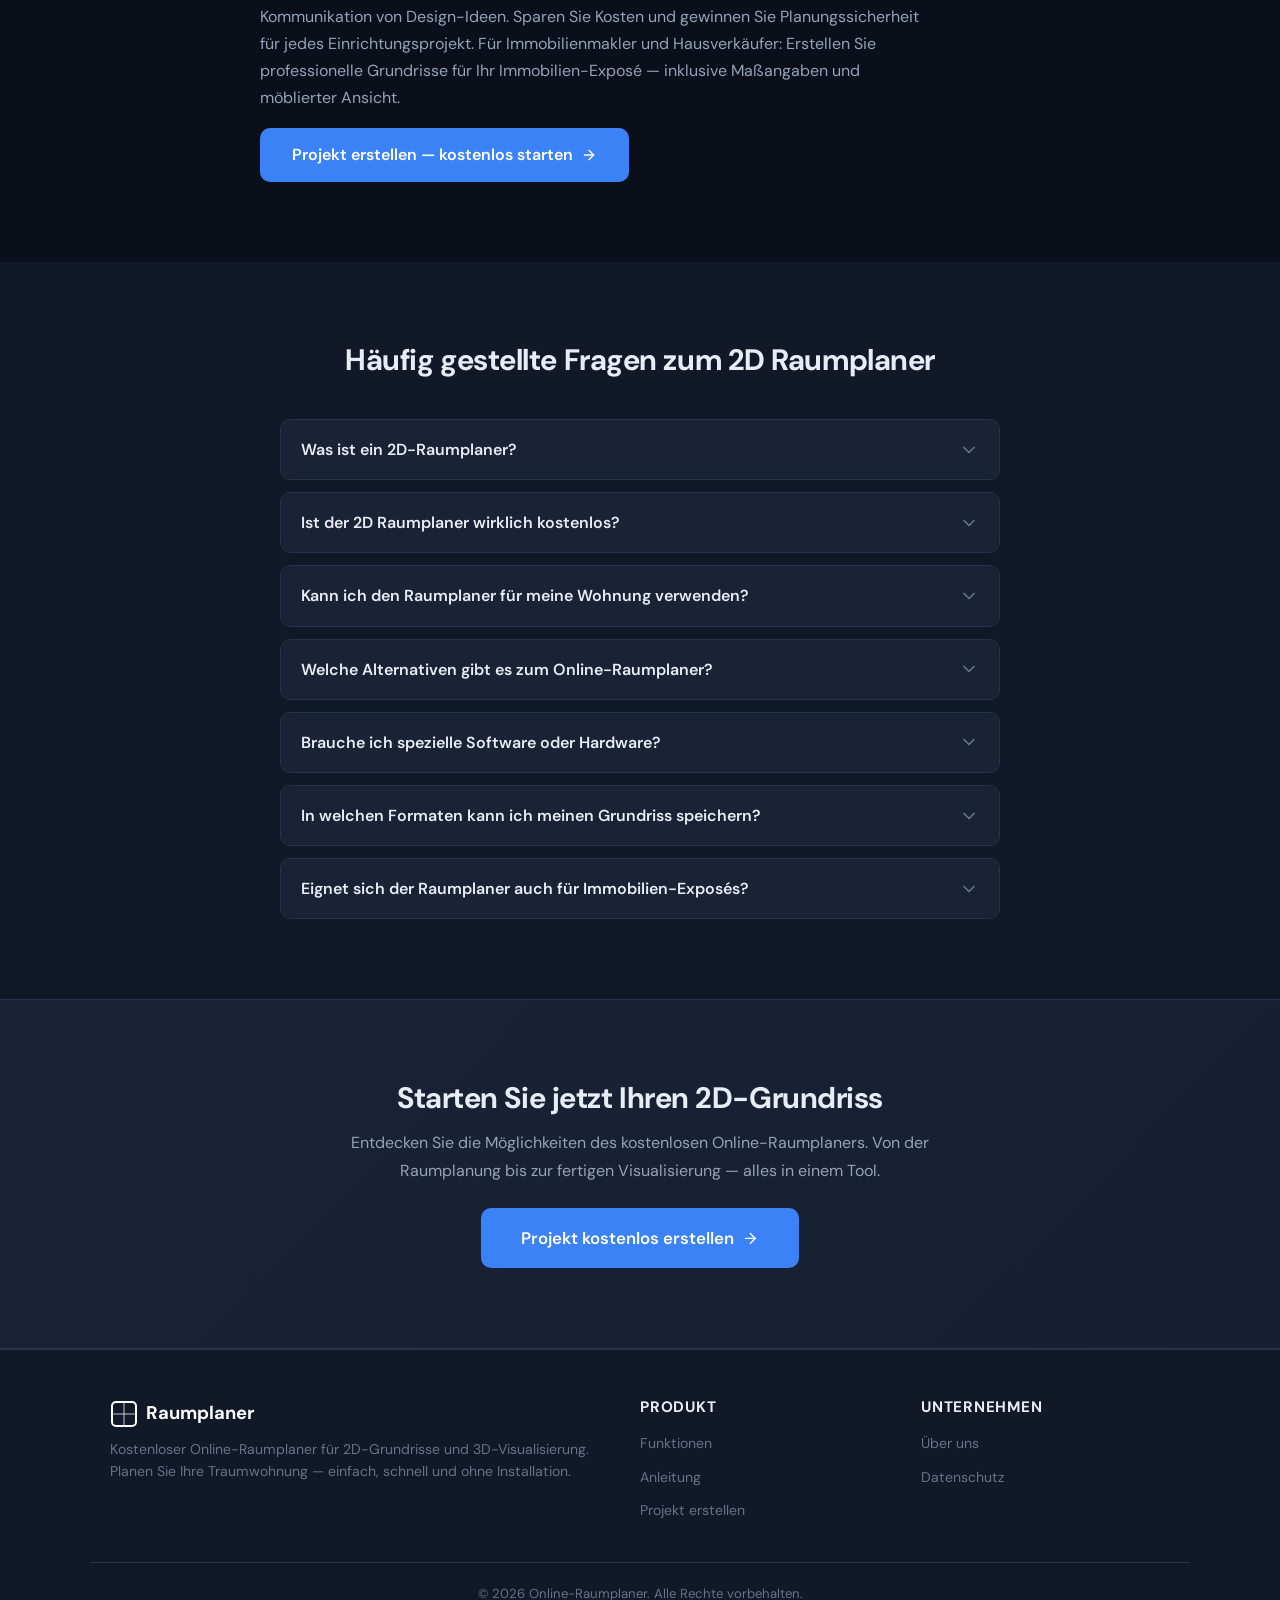
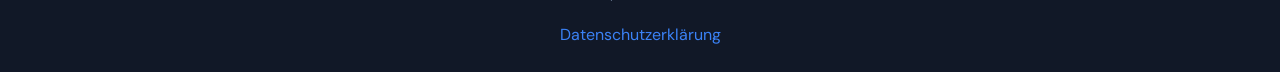
==== commit de2544cf: "Update index.html" ====
--- a/index.html
+++ b/index.html
@@ -202,7 +202,8 @@
         <li><a href="#anleitung">Anleitung</a></li>
         <li><a href="#werkzeuge">Werkzeuge</a></li>
         <li><a href="#faq">FAQ</a></li>
-        <li><a href="https://phea-studie.de/modals/popup-1.php" class="nav-cta">
+        <li><a href="https://phea-studie.de/about.html">Über uns</a></li>
+        <li><a href="https://raum-planer-online.de" class="nav-cta">
           Projekt erstellen
           <svg class="icon icon--sm" aria-hidden="true" viewBox="0 0 24 24"><line x1="5" y1="12" x2="19" y2="12"/><polyline points="12 5 19 12 12 19"/></svg>
         </a></li>
@@ -222,7 +223,7 @@
         <h1>Präzise <span>2D-Grundrisse</span> erstellen mit dem Online-Raumplaner</h1>
         <p class="hero__subtitle">Der 2D Raumplaner ermöglicht maßstabsgetreue Raumplanung direkt im Webbrowser. Erstellen Sie Grundrisse Ihrer Wohnung, platzieren Sie Möbel per Drag&nbsp;and&nbsp;Drop und exportieren Sie als&nbsp;PDF, SVG oder&nbsp;PNG.</p>
         <div class="hero__actions">
-          <a href="https://phea-studie.de/modals/popup-1.php" class="btn btn--primary btn--lg">
+          <a href="https://raum-planer-online.de/" class="btn btn--primary btn--lg">
             Grundriss jetzt erstellen
             <svg class="icon icon--sm" aria-hidden="true" viewBox="0 0 24 24"><line x1="5" y1="12" x2="19" y2="12"/><polyline points="12 5 19 12 12 19"/></svg>
           </a>
@@ -456,7 +457,7 @@
         </div>
 
         <div class="mid-cta">
-          <a href="https://raum-planer-online.de/modals/popup-1.php" class="btn btn--primary btn--lg">
+          <a href="https://raum-planer-online.de/" class="btn btn--primary btn--lg">
             Grundriss jetzt erstellen — kostenlos
             <svg class="icon icon--sm" aria-hidden="true" viewBox="0 0 24 24"><line x1="5" y1="12" x2="19" y2="12"/><polyline points="12 5 19 12 12 19"/></svg>
           </a>
@@ -643,7 +644,7 @@
             </span>
           </div>
           <p>Ob Wohnung, Haus oder einzelne Zimmer — der Raumplaner ermöglicht die einfache Kommunikation von Design-Ideen. Sparen Sie Kosten und gewinnen Sie Planungssicherheit für jedes Einrichtungsprojekt. Für Immobilienmakler und Hausverkäufer: Erstellen Sie professionelle Grundrisse für Ihr Immobilien-Exposé — inklusive Maßangaben und möblierter Ansicht.</p>
-          <a href="https://raum-planer-online.de/modals/popup-1.php" class="btn btn--primary">
+          <a href="https://raum-planer-online.de/" class="btn btn--primary">
             Projekt erstellen — kostenlos starten
             <svg class="icon icon--sm" aria-hidden="true" viewBox="0 0 24 24"><line x1="5" y1="12" x2="19" y2="12"/><polyline points="12 5 19 12 12 19"/></svg>
           </a>
@@ -739,7 +740,7 @@
         <div class="cta-banner__inner">
           <h2>Starten Sie jetzt Ihren 2D-Grundriss</h2>
           <p>Entdecken Sie die Möglichkeiten des kostenlosen Online-Raumplaners. Von der Raumplanung bis zur fertigen Visualisierung — alles in einem Tool.</p>
-          <a href="https://raum-planer-online.de/modals/popup-1.php" class="btn btn--primary btn--lg">
+          <a href="https://raum-planer-online.de/" class="btn btn--primary btn--lg">
             Projekt kostenlos erstellen
             <svg class="icon icon--sm" aria-hidden="true" viewBox="0 0 24 24"><line x1="5" y1="12" x2="19" y2="12"/><polyline points="12 5 19 12 12 19"/></svg>
           </a>
@@ -769,7 +770,7 @@
           <ul>
             <li><a href="https://phea-studie.de/#functions">Funktionen</a></li>
             <li><a href="https://phea-studie.de/#tutorial">Anleitung</a></li>
-            <li><a href="https://raum-planer-online.de/modals/popup-1.php">Projekt erstellen</a></li>
+            <li><a href="https://raum-planer-online.de/">Projekt erstellen</a></li>
           </ul>
         </nav>
       </div>
@@ -778,12 +779,16 @@
         <nav aria-label="Unternehmens-Links">
           <ul>
             <li><a href="https://phea-studie.de/about.html">Über uns</a></li>
+            <li><a href="https://phea-studie.de/datenschutz.html">Datenschutz</a></li>
           </ul>
         </nav>
       </div>
     </div>
     <div class="footer-bottom">
       <p>&copy; 2026 Online-Raumplaner. Alle Rechte vorbehalten.</p>
+      <nav class="footer-legal" aria-label="Rechtliche Links">
+        <a href="https://phea-studie.de/datenschutz.html">Datenschutzerklärung</a>
+      </nav>
     </div>
   </footer>
 
